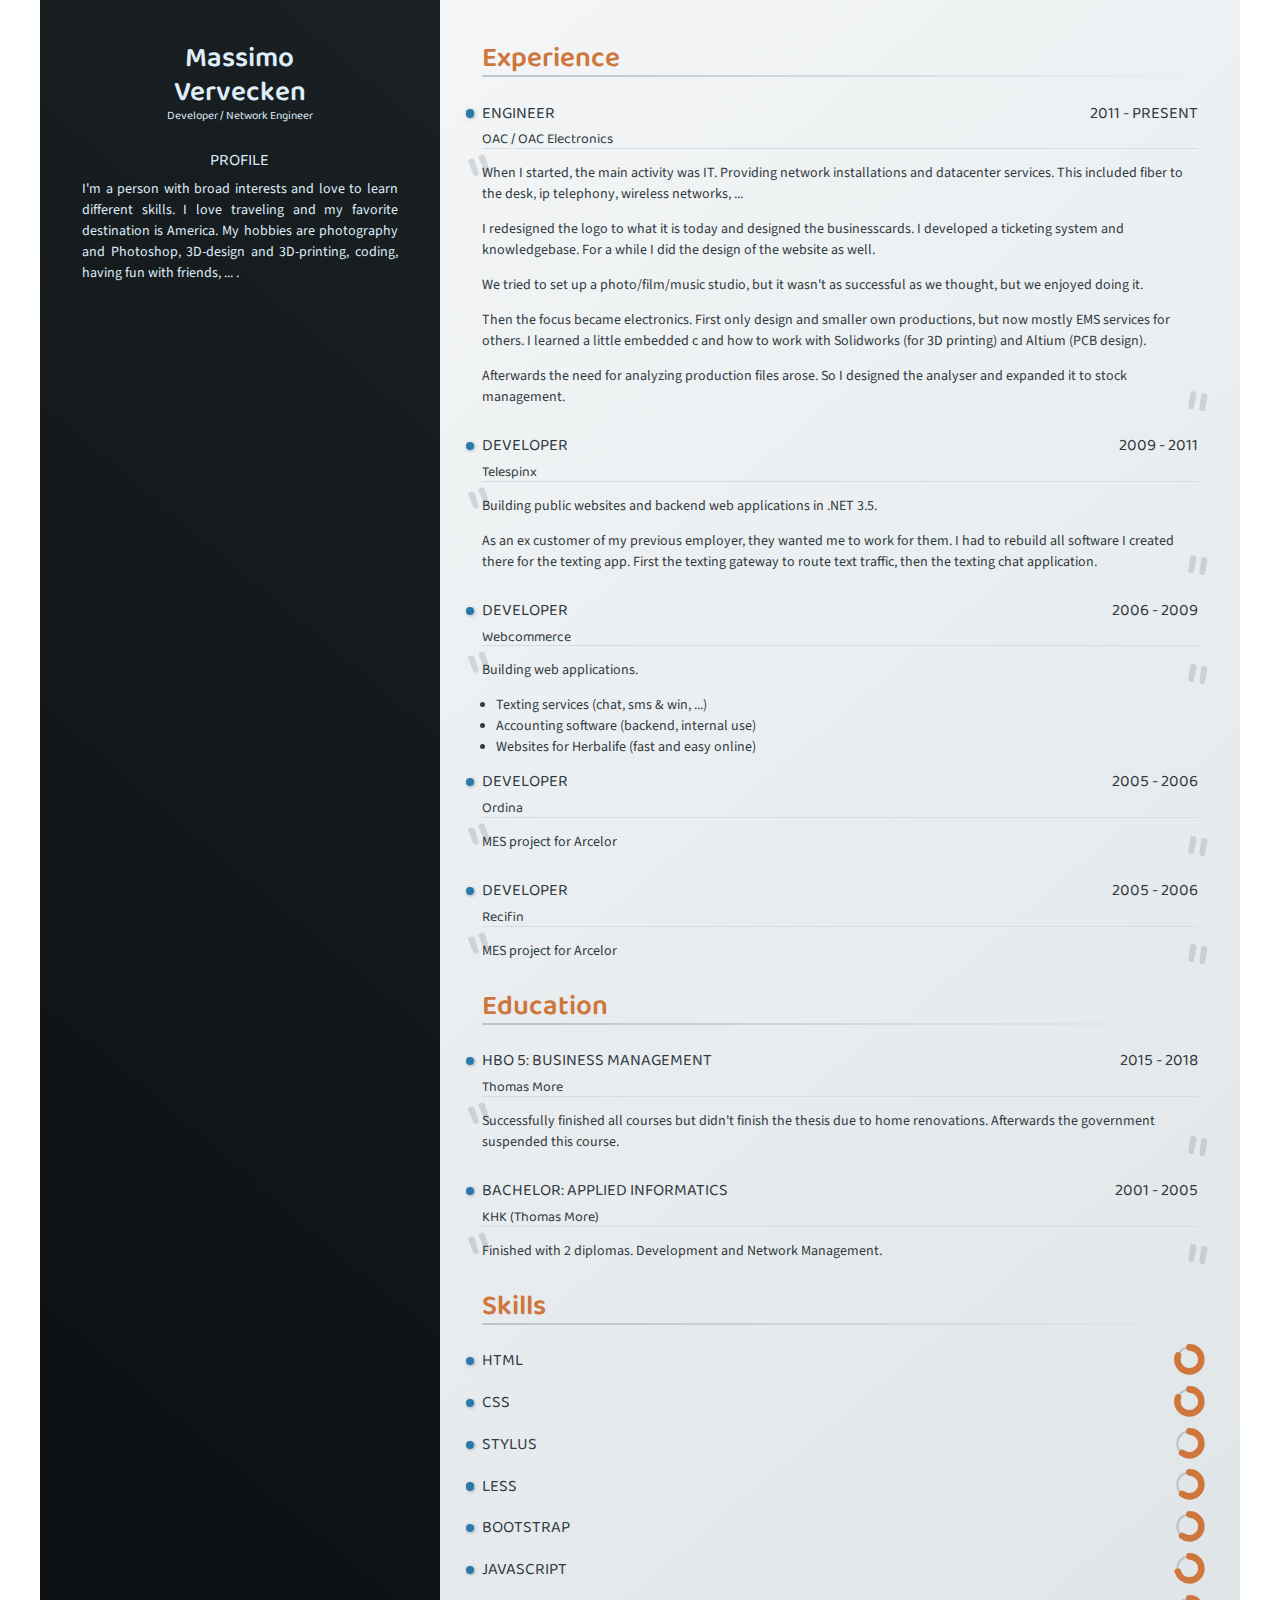
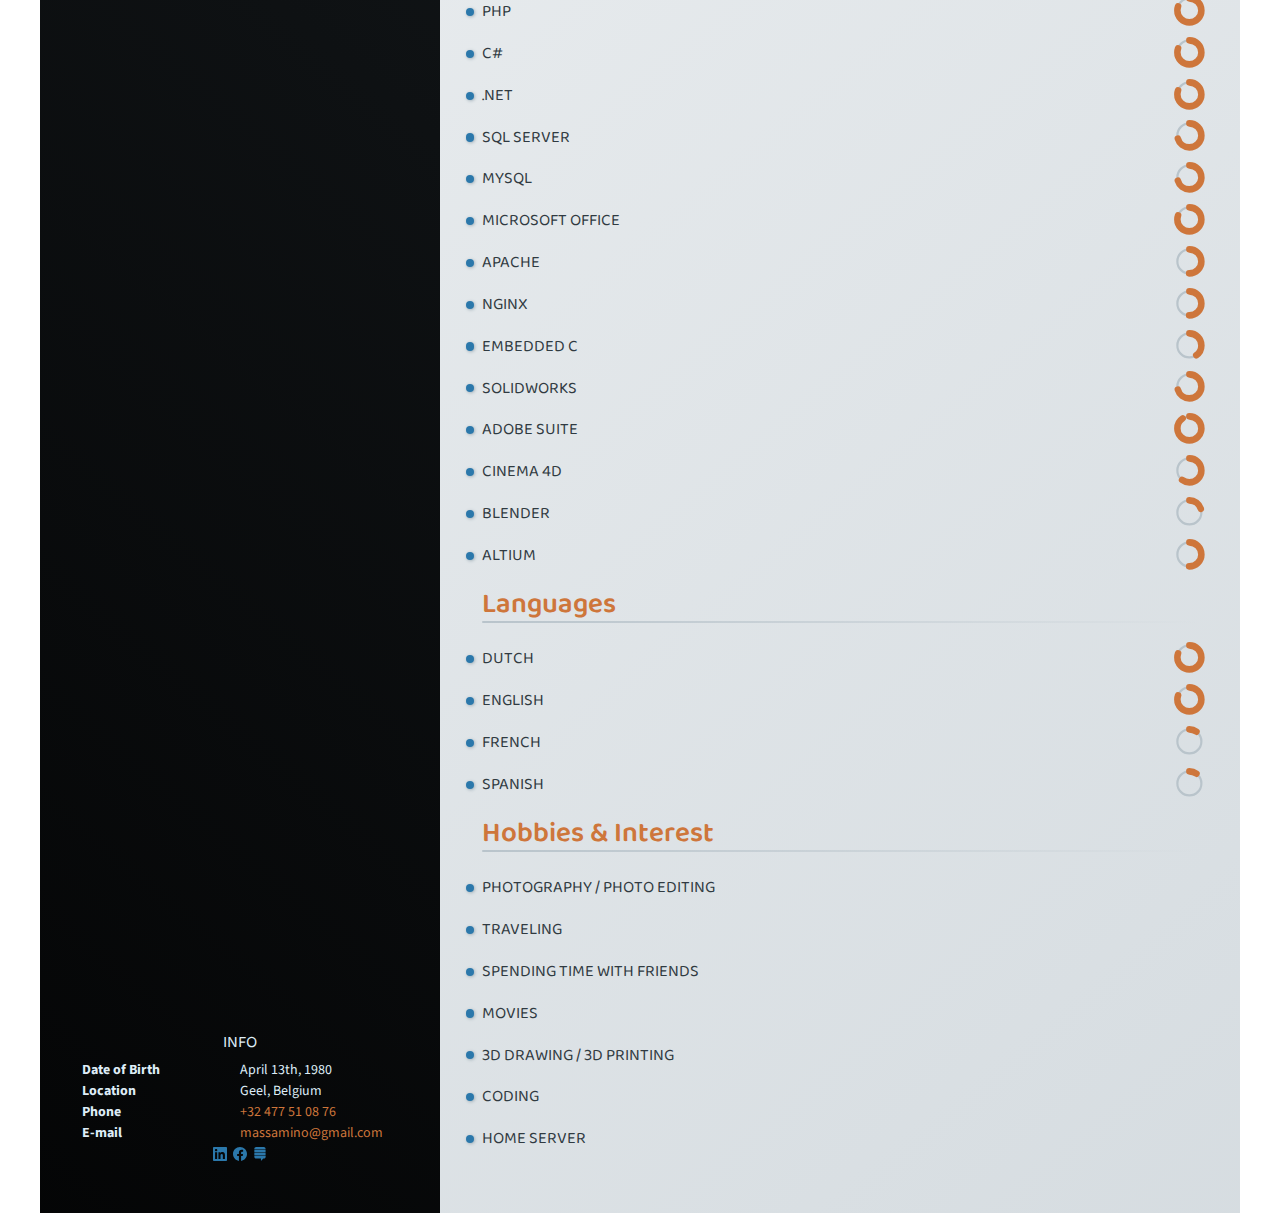
==== cv/index.html @ 90fccea2 "Initial commit" ====
<?php
//include "testpage.php";
?><!DOCTYPE html>
<html lang="en">
	<head>
		<meta charset="utf-8">
		<meta name="viewport" content="width=device-width,minimum-scale=1.0">
		<title>CV</title>
		<meta name="description" content="Curiculum Vitae">
		<meta name="author" content="Massimo Vervecken">
		<link rel="icon" type="image/svg" href="favicon.svg">
		<link rel="stylesheet" href="css/base.css?v=1.0">
		<link rel="preconnect" href="https://fonts.gstatic.com">
		<link href="https://fonts.googleapis.com/css2?family=Baloo+2:wght@400;500;600;700;800&display=swap" rel="stylesheet">
		<link href="https://fonts.googleapis.com/css2?family=Source+Sans+Pro:ital,wght@0,200;0,300;0,400;0,600;0,700;0,900;1,200;1,300;1,400;1,600;1,700;1,900&display=swap" rel="stylesheet">
		<script type="text/javascript" src="js/scripts.js"></script>
	</head>
	<body>
		<div class="page-wrapper cv-split row">
			<div class="col-md-4 cv-profile">
				<div class="cv-photo"></div>
				<h1 class="cv-name">Massimo<br>Vervecken</h1>
				<h5 class="cv-title">Developer / Network Engineer</h5>
				<article class="cv-profile-details">
					<h3><span>Profile</span></h3>
					<p>
						I'm a person with broad interests and love to learn different skills.
						I love traveling and my favorite destination is America.
						My hobbies are photography and Photoshop, 3D-design and 3D-printing, coding, having fun with friends, ... .
					</p>
				</article>
				<aside class="cv-contact">
					<h3><span>Info</span></h3>
					<div class="contact-card">
						<b>Date of Birth</b><span>April 13th, 1980</span>
						<b>Location</b><span>Geel, Belgium</span>
						<b>Phone</b><a href="tel:+32477510876">+32 477 51 08 76</a>
						<b>E-mail</b><a href="mailto:massamino@gmail.com">massamino@gmail.com</a>
						<div class="cv-sm-links" style="grid-column: 1 / -1">
							<a class="cv-icon linkedin" aria-label="LinkedIn link" target="_blank" href="https://be.linkedin.com/in/massamino"><svg role="img" viewBox="0 0 24 24" xmlns="http://www.w3.org/2000/svg"><title>LinkedIn</title><path d="M20.447 20.452h-3.554v-5.569c0-1.328-.027-3.037-1.852-3.037-1.853 0-2.136 1.445-2.136 2.939v5.667H9.351V9h3.414v1.561h.046c.477-.9 1.637-1.85 3.37-1.85 3.601 0 4.267 2.37 4.267 5.455v6.286zM5.337 7.433c-1.144 0-2.063-.926-2.063-2.065 0-1.138.92-2.063 2.063-2.063 1.14 0 2.064.925 2.064 2.063 0 1.139-.925 2.065-2.064 2.065zm1.782 13.019H3.555V9h3.564v11.452zM22.225 0H1.771C.792 0 0 .774 0 1.729v20.542C0 23.227.792 24 1.771 24h20.451C23.2 24 24 23.227 24 22.271V1.729C24 .774 23.2 0 22.222 0h.003z"/></svg></a>
							<a class="cv-icon facebook" aria-label="Facebook link" target="_blank" href="https://www.facebook.com/massimo.vervecken"><svg role="img" viewBox="0 0 24 24" xmlns="http://www.w3.org/2000/svg"><title>Facebook</title><path d="M24 12.073c0-6.627-5.373-12-12-12s-12 5.373-12 12c0 5.99 4.388 10.954 10.125 11.854v-8.385H7.078v-3.47h3.047V9.43c0-3.007 1.792-4.669 4.533-4.669 1.312 0 2.686.235 2.686.235v2.953H15.83c-1.491 0-1.956.925-1.956 1.874v2.25h3.328l-.532 3.47h-2.796v8.385C19.612 23.027 24 18.062 24 12.073z"/></svg></a>
							<a class="cv-icon stackexchange" aria-label="StackExchange link" target="_blank" href="https://stackexchange.com/users/15667903/massamino"><svg role="img" viewBox="0 0 24 24" xmlns="http://www.w3.org/2000/svg"><title>Stack Exchange</title><path d="M21.728 15.577v1.036c0 1.754-1.395 3.177-3.1 3.177h-.904L13.645 24v-4.21H5.371c-1.704 0-3.099-1.423-3.099-3.181v-1.032h19.456zM2.275 10.463h19.323v3.979H2.275v-3.979zm0-5.141h19.323v3.979H2.275V5.322zM18.575 0c1.681 0 3.023 1.42 3.023 3.178v1.034H2.275V3.178C2.275 1.422 3.67 0 5.375 0h13.2z"/></svg></a>
						</div>
					</div>
				</aside>
			</div>
			<div class="col-md-8 cv-details">
				<h1>Experience</h1>	
				<div class="cv-experience">
					<h3 class="title"><span>Engineer</span><span>2011 - Present</span></h3>
					<h4>OAC / OAC Electronics</h4>
					<p>
						When I started, the main activity was IT. Providing network installations and datacenter services. This included fiber to the desk, ip telephony, wireless networks, ...
					</p><p>
						I redesigned the logo to what it is today and designed the businesscards. I developed a ticketing system and knowledgebase. For a while I did the design of the website as well.
					</p><p>
						We tried to set up a photo/film/music studio, but it wasn't as successful as we thought, but we enjoyed doing it.
					</p><p>
						Then the focus became electronics. First only design and smaller own productions, but now mostly EMS services for others. I learned a little embedded c and how to work with Solidworks (for 3D printing) and Altium (PCB design).
					</p><p>
						Afterwards the need for analyzing production files arose. So I designed the analyser and expanded it to stock management.
					</p>
				</div>
				<div class="cv-experience">
					<h3 class="title"><span>Developer</span><span>2009 - 2011</span></h3>
					<h4>Telespinx</h4>
					<p>
						Building public websites and backend web applications in .NET 3.5.
					</p><p>
						As an ex customer of my previous employer, they wanted me to work for them. I had to rebuild all software I created there for the texting app. First the texting gateway to route text traffic, then the texting chat application.
					</p>
				</div>
				<div class="cv-experience">
					<h3 class="title"><span>Developer</span><span>2006 - 2009</span></h3>
					<h4>Webcommerce</h4>
					<p>
						Building web applications.
					</p>
					<ul>
						<li>Texting services (chat, sms & win, ...)</li>
						<li>Accounting software (backend, internal use)</li>
						<li>Websites for Herbalife (fast and easy online)</li>
					</ul>
				</div>
				<div class="cv-experience">
					<h3 class="title"><span>Developer</span><span>2005 - 2006</span></h3>
					<h4>Ordina</h4>
					<p>
						MES project for Arcelor
					</p>
				</div>
				<div class="cv-experience">
					<h3 class="title"><span>Developer</span><span>2005 - 2006</span></h3>
					<h4>Recifin</h4>
					<p>
						MES project for Arcelor
					</p>
				</div>

				<h1>Education</h1>	
				<div class="cv-experience">
					<h3 class="title"><span>HBO 5: Business Management</span><span>2015 - 2018</span></h3>
					<h4>Thomas More</h4>
					<p>
						Successfully finished all courses but didn't finish the thesis due to home renovations. Afterwards the government suspended this course.
					</p>
				</div>
				<div class="cv-experience">
					<h3 class="title"><span>Bachelor: Applied Informatics</span><span>2001 - 2005</span></h3>
					<h4>KHK (Thomas More)</h4>
					<p>
						Finished with 2 diplomas. Development and Network Management.
					</p>
				</div>

				<h1>Skills</h1>
				<div class="cv-skills">
					<div class="cv-experience">
						<h3 class="title"><span>HTML</span><svg class="svg-chart" data-value="4" data-max="5"></svg></h3>
					</div>
					<div class="cv-experience">
						<h3 class="title"><span>CSS</span><svg class="svg-chart" data-value="4" data-max="5"></svg></h3>
					</div>
					<div class="cv-experience">
						<h3 class="title"><span>Stylus</span><svg class="svg-chart" data-value="3" data-max="5"></svg></h3>
					</div>
					<div class="cv-experience">
						<h3 class="title"><span>Less</span><svg class="svg-chart" data-value="3" data-max="5"></svg></h3>
					</div>
					<div class="cv-experience">
						<h3 class="title"><span>Bootstrap</span><svg class="svg-chart" data-value="3" data-max="5"></svg></h3>
					</div>
					<div class="cv-experience">
						<h3 class="title"><span>Javascript</span><svg class="svg-chart" data-value="3.5" data-max="5"></svg></h3>
					</div>
					<div class="cv-experience">
						<h3 class="title"><span>Php</span><svg class="svg-chart" data-value="4" data-max="5"></svg></h3>
					</div>
					<div class="cv-experience">
						<h3 class="title"><span>C#</span><svg class="svg-chart" data-value="4" data-max="5"></svg></h3>
					</div>
					<div class="cv-experience">
						<h3 class="title"><span>.NET</span><svg class="svg-chart" data-value="4" data-max="5"></svg></h3>
					</div>
					<div class="cv-experience">
						<h3 class="title"><span>SQL Server</span><svg class="svg-chart" data-value="3.5" data-max="5"></svg></h3>
					</div>
					<div class="cv-experience">
						<h3 class="title"><span>MySQL</span><svg class="svg-chart" data-value="3.5" data-max="5"></svg></h3>
					</div>
					<div class="cv-experience">
						<h3 class="title"><span>Microsoft Office</span><svg class="svg-chart" data-value="4" data-max="5"></svg></h3>
					</div>
					<div class="cv-experience">
						<h3 class="title"><span>Apache</span><svg class="svg-chart" data-value="2.5" data-max="5"></svg></h3>
					</div>
					<div class="cv-experience">
						<h3 class="title"><span>Nginx</span><svg class="svg-chart" data-value="2.5" data-max="5"></svg></h3>
					</div>
					<div class="cv-experience">
						<h3 class="title"><span>Embedded C</span><svg class="svg-chart" data-value="2" data-max="5"></svg></h3>
					</div>
					<div class="cv-experience">
						<h3 class="title"><span>Solidworks</span><svg class="svg-chart" data-value="3.5" data-max="5"></svg></h3>
					</div>
					<div class="cv-experience">
						<h3 class="title"><span>Adobe Suite</span><svg class="svg-chart" data-value="4.5" data-max="5"></svg></h3>
					</div>
					<div class="cv-experience">
						<h3 class="title"><span>Cinema 4D</span><svg class="svg-chart" data-value="3" data-max="5"></svg></h3>
					</div>
					<div class="cv-experience">
						<h3 class="title"><span>Blender</span><svg class="svg-chart" data-value="1" data-max="5"></svg></h3>
					</div>
					<div class="cv-experience">
						<h3 class="title"><span>Altium</span><svg class="svg-chart" data-value="2.5" data-max="5"></svg></h3>
					</div>
				</div>

				<h1>Languages</h1>
				<div class="cv-skills">
					<div class="cv-experience">
						<h3 class="title"><span>Dutch</span><svg class="svg-chart" data-value="4" data-max="5"></svg></h3>
					</div>
					<div class="cv-experience">
						<h3 class="title"><span>English</span><svg class="svg-chart" data-value="4" data-max="5"></svg></h3>
					</div>
					<div class="cv-experience">
						<h3 class="title"><span>French</span><svg class="svg-chart" data-value="0.5" data-max="5"></svg></h3>
					</div>
					<div class="cv-experience">
						<h3 class="title"><span>Spanish</span><svg class="svg-chart" data-value="0.5" data-max="5"></svg></h3>
					</div>
				</div>

				<h1>Hobbies &amp; Interest</h1>	
				<div class="cv-skills">
					<div class="cv-experience">
						<h3 class="title"><span>Photography / Photo Editing</span></h3>
					</div>
					<div class="cv-experience">
						<h3 class="title"><span>Traveling</span></h3>
					</div>
					<div class="cv-experience">
						<h3 class="title"><span>Spending time with friends</span></h3>
					</div>
					<div class="cv-experience">
						<h3 class="title"><span>Movies</span></h3>
					</div>
					<div class="cv-experience">
						<h3 class="title"><span>3D Drawing / 3D Printing</span></h3>
					</div>
					<div class="cv-experience">
						<h3 class="title"><span>Coding</span></h3>
					</div>
					<div class="cv-experience">
						<h3 class="title"><span>Home Server</span></h3>
					</div>
				</div>
			</div>
		</div>
	</body>
</html>
---- cv/css/base.css ----
:root {
	--default-font: 'Source Sans Pro', -apple-system, BlinkMacSystemFont, 'Segoe UI', Roboto, Oxygen, Ubuntu, Cantarell, 'Open Sans', 'Helvetica Neue', sans-serif;
	--title-font: 'Baloo 2', var(--default-font);

	--col-base-s: 15%;
	--col-base-l: 90%;


	--col-light-l: 86%;
	--col-dark-l: 22%;

	/* Primary base */
	--col-prim-h: 204; /* 206, 210 */
	--col-prim-s: 60%; /* 54% */
	--col-prim-l: 42%; /* 25% */

	--light: 92%;
	--dark: 16%;

	--lighter: 10%;
	--darker: -10%;

	--degree: 15; /* analogous color */

	/* Extra colors */
	--col-warning-h: 50;
	--col-error-h: 0;
	--col-success-h: 130;
	--col-info-h: 190;



	/* Light */
	--col-light: hsl(var(--col-prim-h), var(--col-base-s), var(--col-light-l));
	--col-light-light: hsl(var(--col-prim-h), var(--col-base-s), calc(var(--col-light-l) + var(--lighter) + var(--lighter)));
	--col-light-lighter: hsl(var(--col-prim-h), var(--col-base-s), calc(var(--col-light-l) + var(--lighter)));
	--col-light-darker: hsl(var(--col-prim-h), var(--col-base-s), calc(var(--col-light-l) + var(--darker)));
	--col-light-dark: hsl(var(--col-prim-h), var(--col-base-s), calc(var(--col-light-l) + var(--darker) + var(--darker)));

	/* Dark */
	--col-dark: hsl(var(--col-prim-h), var(--col-base-s), var(--col-dark-l));
	--col-dark-light: hsl(var(--col-prim-h), var(--col-base-s), calc(var(--col-dark-l) + var(--lighter) + var(--lighter)));
	--col-dark-lighter: hsl(var(--col-prim-h), var(--col-base-s), calc(var(--col-dark-l) + var(--lighter)));
	--col-dark-darker: hsl(var(--col-prim-h), var(--col-base-s), calc(var(--col-dark-l) + var(--darker)));
	--col-dark-dark: hsl(var(--col-prim-h), var(--col-base-s), calc(var(--col-dark-l) + var(--darker) + var(--darker)));


	/* Primary */
	--col-primary: hsl(var(--col-prim-h), var(--col-prim-s), var(--col-prim-l));
	--col-primary-light: hsl(var(--col-prim-h), var(--col-prim-s), var(--light));
	--col-primary-lighter: hsl(var(--col-prim-h), var(--col-prim-s), calc(var(--col-prim-l) + var(--lighter)));
	--col-primary-darker: hsl(var(--col-prim-h), var(--col-prim-s), calc(var(--col-prim-l) + var(--darker)));
	--col-primary-dark: hsl(var(--col-prim-h), var(--col-prim-s), var(--dark));

	/* Complementary */
	--col-complementary: hsl(calc(var(--col-prim-h) + 180), var(--col-prim-s), var(--col-prim-l));
	--col-complementary-light: hsl(calc(var(--col-prim-h) + 180), var(--col-prim-s), var(--light));
	--col-complementary-lighter: hsl(calc(var(--col-prim-h) + 180), var(--col-prim-s), calc(var(--col-prim-l) + var(--lighter)));
	--col-complementary-darker: hsl(calc(var(--col-prim-h) + 180), var(--col-prim-s), calc(var(--col-prim-l) + var(--darker)));
	--col-complementary-dark: hsl(calc(var(--col-prim-h) + 180), var(--col-prim-s), var(--dark));

	/* Triada 1 */
	--col-triada1: hsl(calc(var(--col-prim-h) + 120), var(--col-prim-s), var(--col-prim-l));
	--col-triada1-light: hsl(calc(var(--col-prim-h) + 120), var(--col-prim-s), var(--light));
	--col-triada1-lighter: hsl(calc(var(--col-prim-h) + 120), var(--col-prim-s), calc(var(--col-prim-l) + var(--lighter)));
	--col-triada1-darker: hsl(calc(var(--col-prim-h) + 120), var(--col-prim-s), calc(var(--col-prim-l) + var(--darker)));
	--col-triada1-dark: hsl(calc(var(--col-prim-h) + 120), var(--col-prim-s), var(--dark));

	/* Triada 2 */
	--col-triada2: hsl(calc(var(--col-prim-h) + 240), var(--col-prim-s), var(--col-prim-l));
	--col-triada2-light: hsl(calc(var(--col-prim-h) + 240), var(--col-prim-s), var(--light));
	--col-triada2-lighter: hsl(calc(var(--col-prim-h) + 240), var(--col-prim-s), calc(var(--col-prim-l) + var(--lighter)));
	--col-triada2-darker: hsl(calc(var(--col-prim-h) + 240), var(--col-prim-s), calc(var(--col-prim-l) + var(--darker)));
	--col-triada2-dark: hsl(calc(var(--col-prim-h) + 240), var(--col-prim-s), var(--dark));

	/* Analogous 1 */
	--col-analogous1: hsl(calc(var(--col-prim-h) + var(--degree)), var(--col-prim-s), var(--col-prim-l));
	--col-analogous1-light: hsl(calc(var(--col-prim-h) + var(--degree)), var(--col-prim-s), var(--light));
	--col-analogous1-lighter: hsl(calc(var(--col-prim-h) + var(--degree)), var(--col-prim-s), calc(var(--col-prim-l) + var(--lighter)));
	--col-analogous1-darker: hsl(calc(var(--col-prim-h) + var(--degree)), var(--col-prim-s), calc(var(--col-prim-l) + var(--darker)));
	--col-analogous1-dark: hsl(calc(var(--col-prim-h) + var(--degree)), var(--col-prim-s), var(--dark));

	/* Analogous 2 */
	--col-analogous2: hsl(calc(var(--col-prim-h) - var(--degree)), var(--col-prim-s), var(--col-prim-l));
	--col-analogous2-light: hsl(calc(var(--col-prim-h) - var(--degree)), var(--col-prim-s), var(--light));
	--col-analogous2-lighter: hsl(calc(var(--col-prim-h) - var(--degree)), var(--col-prim-s), calc(var(--col-prim-l) + var(--lighter)));
	--col-analogous2-darker: hsl(calc(var(--col-prim-h) - var(--degree)), var(--col-prim-s), calc(var(--col-prim-l) + var(--darker)));
	--col-analogous2-dark: hsl(calc(var(--col-prim-h) - var(--degree)), var(--col-prim-s), var(--dark));

	/* Warning */
	--col-warning: hsl(var(--col-warning-h), var(--col-prim-s), var(--col-prim-l));
	--col-warning-light: hsl(var(--col-warning-h), var(--col-prim-s), var(--light));
	--col-warning-lighter: hsl(var(--col-warning-h), var(--col-prim-s), calc(var(--col-prim-l) + var(--lighter)));
	--col-warning-darker: hsl(var(--col-warning-h), var(--col-prim-s), calc(var(--col-prim-l) + var(--darker)));
	--col-warning-dark: hsl(var(--col-warning-h), var(--col-prim-s), var(--dark));

	/* Error */
	--col-error: hsl(var(--col-error-h), var(--col-prim-s), var(--col-prim-l));
	--col-error-light: hsl(var(--col-error-h), var(--col-prim-s), var(--light));
	--col-error-lighter: hsl(var(--col-error-h), var(--col-prim-s), calc(var(--col-prim-l) + var(--lighter)));
	--col-error-darker: hsl(var(--col-error-h), var(--col-prim-s), calc(var(--col-prim-l) + var(--darker)));
	--col-error-dark: hsl(var(--col-error-h), var(--col-prim-s), var(--dark));

	/* Success */
	--col-success: hsl(var(--col-success-h), var(--col-prim-s), var(--col-prim-l));
	--col-success-light: hsl(var(--col-success-h), var(--col-prim-s), var(--light));
	--col-success-lighter: hsl(var(--col-success-h), var(--col-prim-s), calc(var(--col-prim-l) + var(--lighter)));
	--col-success-darker: hsl(var(--col-success-h), var(--col-prim-s), calc(var(--col-prim-l) + var(--darker)));
	--col-success-dark: hsl(var(--col-success-h), var(--col-prim-s), var(--dark));

	/* Info */
	--col-info: hsl(var(--col-info-h), var(--col-prim-s), var(--col-prim-l));
	--col-info-light: hsl(var(--col-info-h), var(--col-prim-s), var(--light));
	--col-info-lighter: hsl(var(--col-info-h), var(--col-prim-s), calc(var(--col-prim-l) + var(--lighter)));
	--col-info-darker: hsl(var(--col-info-h), var(--col-prim-s), calc(var(--col-prim-l) + var(--darker)));
	--col-info-dark: hsl(var(--col-info-h), var(--col-prim-s), var(--dark));





	--col-base: hsl(var(--col-prim-h), var(--col-base-s), var(--col-base-l));






	--col-bg: hsl(var(--col-prim-h), calc(var(--col-prim-s) - 10%), 97%);
	--col-fg: hsl(var(--col-prim-h), calc(var(--col-prim-s) - 10%), 20%);

	--col-primary-bg: var(--col-primary);
	--col-primary-fg: hsl(var(--col-prim-h), calc(var(--col-prim-s) - 10%), 95%);




	--col-button-bg: var(--col-base);
	--col-button-fg: hsl(var(--col-prim-h), var(--col-base-s), 25%);

	--col-button-bg-lighter: hsl(var(--col-prim-h), var(--col-base-s), calc(80% + (var(--lighter) / 2)));
	--col-button-bg-darker: hsl(var(--col-prim-h), var(--col-base-s), calc(80% + (var(--darker))));
	--col-button-split: rgba(0,0,0,0.12);


	--radius: 0.5em;

	--padding-button: 0.2em 0.7em;
	--padding-button-small: 0.15em 0.8em;
	--padding-button-large: 0.4em 0.8em;
	--spacing-button: 0.4em;

	--button-active-shadow: inset 0 0 0.4em 0.05em;
}
* {
  box-sizing: border-box;
  margin: 0;
  padding: 0;
}
html,
body,
select,
textarea,
input,
button {
  font-family: var(--default-font);
  font-size: 16px;
  font-size: clamp(14px, calc(0.7rem + 0.28vw), 18px);
  line-height: 1.5;
}
body {
  display: flex;
  flex-direction: column;
  min-height: 100%;
  min-height: 100vh;
/*background-color: var(--col-light-lighter);*/
  color: var(--col-dark-darker);
}
h1,
h2,
h3,
h4,
h5,
h6 {
  font-family: var(--title-font);
  line-height: 1.2;
}
h1,
h2 {
  font-weight: 600;
}
h3,
h4 {
  font-weight: 400;
}
h5,
h6 {
  font-weight: 200;
}
.light {
  background-color: var(--col-light);
  color: var(--col-dark-darker);
}
.light-lighter {
  background-color: var(--col-light-lighter);
  color: var(--col-dark-darker);
}
.light-darker {
  background-color: var(--col-light-darker);
  color: var(--col-dark-darker);
}
.light-light {
  background-color: var(--col-light-light);
  color: var(--col-dark-darker);
}
.light-dark {
  background-color: var(--col-light-dark);
  color: var(--col-dark-darker);
}
.dark {
  background-color: var(--col-dark);
  color: var(--col-light-lighter);
}
.dark-lighter {
  background-color: var(--col-dark-lighter);
  color: var(--col-light-lighter);
}
.dark-darker {
  background-color: var(--col-dark-darker);
  color: var(--col-light-lighter);
}
.dark-light {
  background-color: var(--col-dark-light);
  color: var(--col-light-lighter);
}
.dark-dark {
  background-color: var(--col-dark-dark);
  color: var(--col-light-lighter);
}
.primary {
  background-color: var(--col-primary);
  color: var(--col-primary-light);
}
.primary-lighter {
  background-color: var(--col-primary-lighter);
  color: var(--col-primary-light);
}
.primary-darker {
  background-color: var(--col-primary-darker);
  color: var(--col-primary-light);
}
.primary-light {
  background-color: var(--col-primary-light);
  color: var(--col-primary-dark);
}
.primary-dark {
  background-color: var(--col-primary-dark);
  color: var(--col-primary-light);
}
.complementary {
  background-color: var(--col-complementary);
  color: var(--col-complementary-light);
}
.complementary-lighter {
  background-color: var(--col-complementary-lighter);
  color: var(--col-complementary-light);
}
.complementary-darker {
  background-color: var(--col-complementary-darker);
  color: var(--col-complementary-light);
}
.complementary-light {
  background-color: var(--col-complementary-light);
  color: var(--col-complementary-dark);
}
.complementary-dark {
  background-color: var(--col-complementary-dark);
  color: var(--col-complementary-light);
}
.triada1 {
  background-color: var(--col-triada1);
  color: var(--col-triada1-light);
}
.triada1-lighter {
  background-color: var(--col-triada1-lighter);
  color: var(--col-triada1-light);
}
.triada1-darker {
  background-color: var(--col-triada1-darker);
  color: var(--col-triada1-light);
}
.triada1-light {
  background-color: var(--col-triada1-light);
  color: var(--col-triada1-dark);
}
.triada1-dark {
  background-color: var(--col-triada1-dark);
  color: var(--col-triada1-light);
}
.triada2 {
  background-color: var(--col-triada2);
  color: var(--col-triada2-light);
}
.triada2-lighter {
  background-color: var(--col-triada2-lighter);
  color: var(--col-triada2-light);
}
.triada2-darker {
  background-color: var(--col-triada2-darker);
  color: var(--col-triada2-light);
}
.triada2-light {
  background-color: var(--col-triada2-light);
  color: var(--col-triada2-dark);
}
.triada2-dark {
  background-color: var(--col-triada2-dark);
  color: var(--col-triada2-light);
}
.analogous1 {
  background-color: var(--col-analogous1);
  color: var(--col-analogous1-light);
}
.analogous1-lighter {
  background-color: var(--col-analogous1-lighter);
  color: var(--col-analogous1-light);
}
.analogous1-darker {
  background-color: var(--col-analogous1-darker);
  color: var(--col-analogous1-light);
}
.analogous1-light {
  background-color: var(--col-analogous1-light);
  color: var(--col-analogous1-dark);
}
.analogous1-dark {
  background-color: var(--col-analogous1-dark);
  color: var(--col-analogous1-light);
}
.analogous2 {
  background-color: var(--col-analogous2);
  color: var(--col-analogous2-light);
}
.analogous2-lighter {
  background-color: var(--col-analogous2-lighter);
  color: var(--col-analogous2-light);
}
.analogous2-darker {
  background-color: var(--col-analogous2-darker);
  color: var(--col-analogous2-light);
}
.analogous2-light {
  background-color: var(--col-analogous2-light);
  color: var(--col-analogous2-dark);
}
.analogous2-dark {
  background-color: var(--col-analogous2-dark);
  color: var(--col-analogous2-light);
}
.warning {
  background-color: var(--col-warning);
  color: var(--col-warning-light);
}
.warning-lighter {
  background-color: var(--col-warning-lighter);
  color: var(--col-warning-light);
}
.warning-darker {
  background-color: var(--col-warning-darker);
  color: var(--col-warning-light);
}
.warning-light {
  background-color: var(--col-warning-light);
  color: var(--col-warning-dark);
}
.warning-dark {
  background-color: var(--col-warning-dark);
  color: var(--col-warning-light);
}
.error {
  background-color: var(--col-error);
  color: var(--col-error-light);
}
.error-lighter {
  background-color: var(--col-error-lighter);
  color: var(--col-error-light);
}
.error-darker {
  background-color: var(--col-error-darker);
  color: var(--col-error-light);
}
.error-light {
  background-color: var(--col-error-light);
  color: var(--col-error-dark);
}
.error-dark {
  background-color: var(--col-error-dark);
  color: var(--col-error-light);
}
.success {
  background-color: var(--col-success);
  color: var(--col-success-light);
}
.success-lighter {
  background-color: var(--col-success-lighter);
  color: var(--col-success-light);
}
.success-darker {
  background-color: var(--col-success-darker);
  color: var(--col-success-light);
}
.success-light {
  background-color: var(--col-success-light);
  color: var(--col-success-dark);
}
.success-dark {
  background-color: var(--col-success-dark);
  color: var(--col-success-light);
}
.info {
  background-color: var(--col-info);
  color: var(--col-info-light);
}
.info-lighter {
  background-color: var(--col-info-lighter);
  color: var(--col-info-light);
}
.info-darker {
  background-color: var(--col-info-darker);
  color: var(--col-info-light);
}
.info-light {
  background-color: var(--col-info-light);
  color: var(--col-info-dark);
}
.info-dark {
  background-color: var(--col-info-dark);
  color: var(--col-info-light);
}
a {
  color: var(--col-primary);
  text-decoration: none;
}
input,
textarea,
select {
  background-color: var(--col-light-light);
  border: 2px solid var(--col-light);
  color: var(--col-dark);
  border-radius: var(--radius);
  padding: var(--padding-button);
}
input:focus,
textarea:focus,
select:focus {
  outline: 0;
  border-color: var(--col-primary);
}
label {
  display: inline-block;
  padding: 0.375rem 0;
}
.form-control {
  display: block;
  width: 100%;
  padding: 0.375rem 0.75rem;
  font-size: 1rem;
}
.row {
  display: flex;
  flex-wrap: wrap;
}
.page-wrapper {
  max-width: 1200px;
/*width: 100vw;*/
  width: 100%;
  margin: 0 auto;
}
.cv-split {
  min-height: 100vh;
}
.cv-profile {
  background: linear-gradient(40deg, var(--col-dark-dark), var(--col-dark-darker));
  background-color: var(--col-dark-darker);
  color: var(--col-primary-light);
  padding: 3em;
  display: flex;
  flex-direction: column;
  align-items: center;
}
.cv-profile h1,
.cv-profile h2,
.cv-profile h3,
.cv-profile h4,
.cv-profile h5,
.cv-profile h6 {
  text-align: center;
}
.cv-profile a {
  color: var(--col-complementary-lighter);
}
.cv-profile h3 {
  text-transform: uppercase;
  padding: 0 0 0.5em 0;
/*& > span {
			position: relative;
			z-index: 1;

			&::before {
				content: "";
				position: absolute;
				left: -.5em;;
				top: -.2em;
				width: 1.5em;
				height: 1.5em;
				border-radius: 1em;
				background-color: var(--col-dark);
				z-index: -1;
				box-shadow: .2em .2em .5em var(--col-dark-dark);
			}
		}*/
}
.cv-details {
  padding: 3em;
  background: linear-gradient(-40deg, var(--col-light), var(--col-light-lighter));
  background-color: var(--col-light-lighter);
  color: var(--col-dark);
}
.cv-details h1 {
  margin-bottom: 1em;
  position: relative;
  z-index: 1;
  color: var(--col-complementary-lighter);
}
.cv-details h1::before {
  content: "";
  position: absolute;
  bottom: -0.05em;
  width: 100%;
  height: 2px;
  border-radius: 1em;
  background: linear-gradient(-40deg, transparent, var(--col-light-darker));
  z-index: -1;
}
.cv-details h3 {
  text-transform: uppercase;
  margin: 0 0 0.5em 0;
  position: relative;
  z-index: 1;
  display: flex;
  justify-content: space-between;
}
.cv-details h3::before {
  content: "";
  position: absolute;
  left: -1em;
  top: calc(50% - 0.25em);
  width: 0.5em;
  height: 0.5em;
  border-radius: 1em;
  background-color: var(--col-primary);
  z-index: -1;
  box-shadow: 0.05em 0.05em 0.2em var(--col-light-dark);
}
.cv-details p {
  margin-bottom: 1em;
  position: relative;
}
.cv-details p:first-of-type::before {
  display: block;
  position: absolute;
  content: '"';
  font-size: 6em;
  transform: rotate(-20deg);
  opacity: 0.15;
  top: -0.5em;
  left: -0.1em;
  font-family: var(--title-font);
}
.cv-details p:last-of-type::after {
  display: block;
  position: absolute;
  content: '"';
  font-size: 6em;
  transform: rotate(10deg);
  opacity: 0.15;
  bottom: -0.9em;
  right: -0.1em;
  font-family: var(--title-font);
}
.cv-profile-details {
  padding-top: 2em;
  flex: 1 1 auto;
}
.cv-profile-details p {
  text-align: justify;
}
.cv-contact {
  padding-top: 2em;
  width: 100%;
}
.cv-contact .contact-card {
  display: grid;
  grid-template-columns: repeat(1, 1fr);
}
.cv-experience {
  padding-bottom: 1em;
}
.cv-experience ul {
  padding-left: 1em;
}
.cv-experience h4 {
  margin-bottom: 1em;
  border-bottom: 1px solid var(--col-light);
}
.cv-experience svg {
  height: 2em;
  width: 2em;
  margin: calc((2em - 1em) / -2);
  display: inline-block;
  fill: none;
  stroke-linecap: round;
  cursor: default;
}
.cv-experience svg g.meter {
  transition: transform 0.5s ease;
}
.cv-experience svg circle.base {
  stroke: var(--col-light-darker);
  stroke-width: 2;
  transition: stroke-width 0.5s ease;
}
.cv-experience svg circle.value {
  stroke: var(--col-complementary-lighter);
  stroke-width: 6;
  transition: stroke-width 0.5s ease;
}
.cv-experience svg circle.basebg {
  fill: var(--col-light-darker);
}
.cv-experience svg text.base {
  transform: scale(0.5);
  fill: transparent;
  text-anchor: middle;
  dominant-baseline: middle;
  font-size: 16px;
  transition: fill 0.4s ease, transform 0.7s ease;
}
.cv-experience svg text.basesmall {
  font-size: 40%;
}
.cv-experience:hover svg g.meter {
  transform: scale(1.2);
}
.cv-experience:hover svg text.base {
  fill: var(--col-dark);
  transform: scale(1);
  transition: fill 0.4s 0.1s ease, transform 0.5s ease;
}
.cv-experience:hover svg circle.base {
  stroke-width: 0.5;
}
.cv-experience:hover svg circle.value {
  stroke-width: 1;
}
.cv-sm-links {
  grid-column: 1/-1;
  display: flex;
  justify-content: center;
}
.cv-sm-links a {
  color: var(--col-primary);
}
.cv-sm-links a:hover,
.cv-sm-links a:active {
  color: var(--col-primary-lighter);
}
.cv-icon {
  display: block;
  padding: 0.2em;
}
.cv-icon svg {
  width: 1em;
  height: 1em;
  fill: currentColor;
}
@media (min-width: 0) {
  .cv-contact .contact-card {
    grid-template-columns: repeat(2, 1fr);
  }
}
@media (min-width: 640px) {
  .cv-contact .contact-card {
    grid-template-columns: repeat(1, 1fr);
  }
}
@media (min-width: 1200px) {
  .cv-contact .contact-card {
    grid-template-columns: repeat(2, 1fr);
  }
}
button,
.button {
  text-decoration: none;
  display: inline-flex;
  align-items: center;
  justify-content: center;
  border: 0;
  border-radius: var(--radius);
  padding: var(--padding-button);
  background-color: var(--col-light);
  color: var(--col-dark-darker);
}
button:enabled:hover,
.button:enabled:hover,
button:enabled:active,
.button:enabled:active {
  background-color: var(--col-light-darker);
}
button:enabled:focus,
.button:enabled:focus,
button:enabled.focus,
.button:enabled.focus {
  outline: 0;
  box-shadow: var(--button-active-shadow) var(--col-light-light);
}
button:disabled,
.button:disabled {
  opacity: 0.6;
}
button svg,
.button svg {
  display: block;
  fill: currentColor;
}
button svg:first-child,
.button svg:first-child {
  margin: 0 0.8em 0 0;
}
button svg:last-child,
.button svg:last-child {
  margin: 0 0 0 0.8em;
}
button svg:only-child,
.button svg:only-child {
  margin: 0 !important;
}
button.light:enabled:hover,
.button.light:enabled:hover,
button.light:enabled:active,
.button.light:enabled:active {
  background-color: var(--col-light-darker);
}
button.light:enabled:focus,
.button.light:enabled:focus,
button.light:enabled.focus,
.button.light:enabled.focus {
  box-shadow: var(--button-active-shadow) var(--col-light-light);
}
button.dark:enabled:hover,
.button.dark:enabled:hover,
button.dark:enabled:active,
.button.dark:enabled:active {
  background-color: var(--col-dark-darker);
}
button.dark:enabled:focus,
.button.dark:enabled:focus,
button.dark:enabled.focus,
.button.dark:enabled.focus {
  box-shadow: var(--button-active-shadow) var(--col-dark-light);
}
button.primary:enabled:hover,
.button.primary:enabled:hover,
button.primary:enabled:active,
.button.primary:enabled:active {
  background-color: var(--col-primary-darker);
}
button.primary:enabled:focus,
.button.primary:enabled:focus,
button.primary:enabled.focus,
.button.primary:enabled.focus {
  box-shadow: var(--button-active-shadow) var(--col-primary-light);
}
button.complementary:enabled:hover,
.button.complementary:enabled:hover,
button.complementary:enabled:active,
.button.complementary:enabled:active {
  background-color: var(--col-complementary-darker);
}
button.complementary:enabled:focus,
.button.complementary:enabled:focus,
button.complementary:enabled.focus,
.button.complementary:enabled.focus {
  box-shadow: var(--button-active-shadow) var(--col-complementary-light);
}
button.triada1:enabled:hover,
.button.triada1:enabled:hover,
button.triada1:enabled:active,
.button.triada1:enabled:active {
  background-color: var(--col-triada1-darker);
}
button.triada1:enabled:focus,
.button.triada1:enabled:focus,
button.triada1:enabled.focus,
.button.triada1:enabled.focus {
  box-shadow: var(--button-active-shadow) var(--col-triada1-light);
}
button.triada2:enabled:hover,
.button.triada2:enabled:hover,
button.triada2:enabled:active,
.button.triada2:enabled:active {
  background-color: var(--col-triada2-darker);
}
button.triada2:enabled:focus,
.button.triada2:enabled:focus,
button.triada2:enabled.focus,
.button.triada2:enabled.focus {
  box-shadow: var(--button-active-shadow) var(--col-triada2-light);
}
button.analogous1:enabled:hover,
.button.analogous1:enabled:hover,
button.analogous1:enabled:active,
.button.analogous1:enabled:active {
  background-color: var(--col-analogous1-darker);
}
button.analogous1:enabled:focus,
.button.analogous1:enabled:focus,
button.analogous1:enabled.focus,
.button.analogous1:enabled.focus {
  box-shadow: var(--button-active-shadow) var(--col-analogous1-light);
}
button.analogous2:enabled:hover,
.button.analogous2:enabled:hover,
button.analogous2:enabled:active,
.button.analogous2:enabled:active {
  background-color: var(--col-analogous2-darker);
}
button.analogous2:enabled:focus,
.button.analogous2:enabled:focus,
button.analogous2:enabled.focus,
.button.analogous2:enabled.focus {
  box-shadow: var(--button-active-shadow) var(--col-analogous2-light);
}
button.warning:enabled:hover,
.button.warning:enabled:hover,
button.warning:enabled:active,
.button.warning:enabled:active {
  background-color: var(--col-warning-darker);
}
button.warning:enabled:focus,
.button.warning:enabled:focus,
button.warning:enabled.focus,
.button.warning:enabled.focus {
  box-shadow: var(--button-active-shadow) var(--col-warning-light);
}
button.error:enabled:hover,
.button.error:enabled:hover,
button.error:enabled:active,
.button.error:enabled:active {
  background-color: var(--col-error-darker);
}
button.error:enabled:focus,
.button.error:enabled:focus,
button.error:enabled.focus,
.button.error:enabled.focus {
  box-shadow: var(--button-active-shadow) var(--col-error-light);
}
button.success:enabled:hover,
.button.success:enabled:hover,
button.success:enabled:active,
.button.success:enabled:active {
  background-color: var(--col-success-darker);
}
button.success:enabled:focus,
.button.success:enabled:focus,
button.success:enabled.focus,
.button.success:enabled.focus {
  box-shadow: var(--button-active-shadow) var(--col-success-light);
}
button.info:enabled:hover,
.button.info:enabled:hover,
button.info:enabled:active,
.button.info:enabled:active {
  background-color: var(--col-info-darker);
}
button.info:enabled:focus,
.button.info:enabled:focus,
button.info:enabled.focus,
.button.info:enabled.focus {
  box-shadow: var(--button-active-shadow) var(--col-info-light);
}
.button-wrapper {
  display: flex;
  flex-wrap: wrap;
  gap: var(--spacing-button);
  padding: var(--spacing-button);
}
.button-wrapper button,
.button-wrapper .button {
  white-space: nowrap;
  flex: 0 1 auto;
}
.button-wrapper .button-group {
  display: flex;
  flex: 0 1 auto;
  flex-wrap: wrap;
  border-radius: var(--radius);
  overflow: hidden;
  gap: 1px;
}
.button-wrapper .button-group.border {
  border: 1px solid var(--col-light-lighter);
}
.button-wrapper .button-group button,
.button-wrapper .button-group .button {
  border-radius: 0;
  flex: 1 1 auto;
}
button.small,
.button.small,
.button-wrapper.small button,
.button-wrapper.small .button {
  padding: var(--padding-button-small);
  font-size: 0.95rem;
}
button.small svg,
.button.small svg,
.button-wrapper.small button svg,
.button-wrapper.small .button svg {
  width: 1em !important;
  height: 1em !important;
}
button.small svg:first-child,
.button.small svg:first-child,
.button-wrapper.small button svg:first-child,
.button-wrapper.small .button svg:first-child {
  margin: 0 0.5em 0 0;
}
button.small svg:last-child,
.button.small svg:last-child,
.button-wrapper.small button svg:last-child,
.button-wrapper.small .button svg:last-child {
  margin: 0 0 0 0.5em;
}
button.large,
.button.large,
.button-wrapper.large button,
.button-wrapper.large .button {
  padding: var(--padding-button-large);
  font-size: 1.15rem;
}
button.large svg:first-child,
.button.large svg:first-child,
.button-wrapper.large button svg:first-child,
.button-wrapper.large .button svg:first-child {
  margin: 0 1.2em 0 0;
}
button.large svg:last-child,
.button.large svg:last-child,
.button-wrapper.large button svg:last-child,
.button-wrapper.large .button svg:last-child {
  margin: 0 0 0 1.2em;
}
@media screen and (prefers-color-scheme: dark) {

	:root {
		--col-prim-s: 50%;
		--col-prim-l: 38%;
		
		--col-light-l: 18%;
		--col-dark-l: 75%;

	}
  body {
    background-color: var(--col-primary-dark);
    color: var(--col-dark-lighter);
  }
  .cv-profile {
    background: linear-gradient(40deg, var(--col-light-darker), var(--col-light-dark));
    background-color: var(--col-light-dark);
    color: var(--col-dark);
  }
  .cv-details {
    background: linear-gradient(-40deg, var(--col-light-darker), var(--col-light-darker));
    background-color: var(--col-light-darker);
    color: var(--col-dark);
  }
  .cv-details h1 {
    color: var(--col-complementary);
  }
  .cv-details h1::before {
    background: linear-gradient(-40deg, transparent, var(--col-light));
  }
  .cv-experience svg circle.base {
    stroke: var(--col-light-lighter);
  }
  .cv-experience svg circle.value {
    stroke: var(--col-complementary);
  }
}
@media print {
  html {
    font-size: 12pt;
  }
  body,
  .cv-profile,
  .cv-details {
    background: #fff;
    color: #000;
  }
  .page-wrapper {
    max-width: 100%;
  }
  .cv-profile {
    padding: 0;
    padding-bottom: 1em;
    display: grid;
    grid-template-columns: 2fr 3fr;
    grid-template-areas: 'photo profile' 'name profile' 'title profile' 'info info';
    align-items: start;
    justify-content: start;
  }
  .cv-profile .cv-photo {
    grid-area: photo;
  }
  .cv-profile .cv-name {
    grid-area: name;
    line-height: 1;
  }
  .cv-profile .cv-title {
    grid-area: title;
  }
  .cv-profile .cv-contact {
    grid-area: info;
    padding-top: 1em;
  }
  .cv-profile .cv-contact .contact-card {
    padding: 0 0.5em 0 0.5em;
  }
  .cv-profile .cv-profile-details {
    grid-area: profile;
    padding: 0 0.5em 0 0;
  }
  .cv-profile a {
    color: #000;
  }
  .cv-profile h3 {
    display: none;
  }
  .cv-profile .contact-card {
    grid-template-columns: repeat(4, 1fr);
    padding: 0.2em 0;
    border-top: 1px solid var(--col-light-darker);
    border-bottom: 1px solid var(--col-light-darker);
  }
  .cv-profile .contact-card .cv-sm-links {
    display: none;
  }
  .cv-details {
    padding: 0;
  }
  .cv-details h1 {
    page-break-after: avoid;
    margin-bottom: 0.5em;
    border-bottom: 2pt solid var(--col-complementary-lighter);
  }
  .cv-details h1::before {
    background: none;
  }
  .cv-details h3 {
    page-break-after: avoid;
  }
  .cv-details h3::before {
/*box-shadow: none;
				top: calc(50% - 0.125em);
				left: -1.5em;
				width: .7em;
				height: .25em;*/
    box-shadow: none;
    top: calc(50% - 2pt);
    left: -1.2em;
    width: 0.7em;
    height: 0;
    background: none;
    border-bottom: 4pt solid var(--col-complementary-lighter);
  }
  .cv-details h3 span:last-child {
    padding-right: 0.5em;
  }
  .cv-details h4 {
    border-color: var(--col-light-darker);
    font-style: italic;
  }
  .cv-details p {
    margin-bottom: 0.5em;
  }
  .cv-details p::before,
  .cv-details p::after {
    display: none !important;
  }
  .cv-details .cv-experience {
    page-break-inside: avoid;
    padding-left: 2em;
  }
  .cv-details .cv-experience svg {
    height: 1.5em;
    width: 1.5em;
    margin: calc((1.5em - 1em) / -2);
  }
  .cv-details .cv-experience svg circle.base {
    stroke: var(--col-light);
  }
  .cv-details .cv-experience svg circle.value {
    stroke: var(--col-analogous1);
  }
  .cv-details .cv-skills {
    page-break-inside: avoid;
    display: grid;
    grid-template-columns: repeat(4, 1fr);
    column-gap: 2em;
/*padding-bottom: 1em;
			padding-left: 0.5em;*/
    padding: 0 0.5em 1em 0.5em;
  }
  .cv-details .cv-skills h3 {
    text-transform: none;
  }
  .cv-details .cv-skills h3::before {
/*top: calc(50% - 0.125em);
					left: -0.5em;
					width: .25em;
					height: .25em;*/
    left: -0.5em;
    width: 0.3em;
  }
  .cv-details .cv-skills .cv-experience {
    padding-left: 0.75em;
    padding-bottom: 0;
  }
}
.col,
[class^=col-] {
  position: relative;
  width: 100%;
}
@media screen and (min-width: 0) {
  .col-sm-1 {
    width: 8.3333%;
  }
  .col-sm-2 {
    width: 16.6667%;
  }
  .col-sm-3 {
    width: 25%;
  }
  .col-sm-4 {
    width: 33.3333%;
  }
  .col-sm-5 {
    width: 41.6667%;
  }
  .col-sm-6 {
    width: 50%;
  }
  .col-sm-7 {
    width: 58.3333%;
  }
  .col-sm-8 {
    width: 66.6667%;
  }
  .col-sm-9 {
    width: 75%;
  }
  .col-sm-10 {
    width: 83.3333%;
  }
  .col-sm-11 {
    width: 91.6667%;
  }
  .col-sm-12 {
    width: 100%;
  }
  .col-sm-auto {
    flex: 0 0 auto;
    width: auto;
    max-width: none;
  }
}
@media screen and (min-width: 640px) {
  .col-md-1 {
    width: 8.3333%;
  }
  .col-md-2 {
    width: 16.6667%;
  }
  .col-md-3 {
    width: 25%;
  }
  .col-md-4 {
    width: 33.3333%;
  }
  .col-md-5 {
    width: 41.6667%;
  }
  .col-md-6 {
    width: 50%;
  }
  .col-md-7 {
    width: 58.3333%;
  }
  .col-md-8 {
    width: 66.6667%;
  }
  .col-md-9 {
    width: 75%;
  }
  .col-md-10 {
    width: 83.3333%;
  }
  .col-md-11 {
    width: 91.6667%;
  }
  .col-md-12 {
    width: 100%;
  }
  .col-md-auto {
    flex: 0 0 auto;
    width: auto;
    max-width: none;
  }
}
@media screen and (min-width: 1200px) {
  .col-lg-1 {
    width: 8.3333%;
  }
  .col-lg-2 {
    width: 16.6667%;
  }
  .col-lg-3 {
    width: 25%;
  }
  .col-lg-4 {
    width: 33.3333%;
  }
  .col-lg-5 {
    width: 41.6667%;
  }
  .col-lg-6 {
    width: 50%;
  }
  .col-lg-7 {
    width: 58.3333%;
  }
  .col-lg-8 {
    width: 66.6667%;
  }
  .col-lg-9 {
    width: 75%;
  }
  .col-lg-10 {
    width: 83.3333%;
  }
  .col-lg-11 {
    width: 91.6667%;
  }
  .col-lg-12 {
    width: 100%;
  }
  .col-lg-auto {
    flex: 0 0 auto;
    width: auto;
    max-width: none;
  }
}
@media screen and (min-width: 1440px) {
  .col-xl-1 {
    width: 8.3333%;
  }
  .col-xl-2 {
    width: 16.6667%;
  }
  .col-xl-3 {
    width: 25%;
  }
  .col-xl-4 {
    width: 33.3333%;
  }
  .col-xl-5 {
    width: 41.6667%;
  }
  .col-xl-6 {
    width: 50%;
  }
  .col-xl-7 {
    width: 58.3333%;
  }
  .col-xl-8 {
    width: 66.6667%;
  }
  .col-xl-9 {
    width: 75%;
  }
  .col-xl-10 {
    width: 83.3333%;
  }
  .col-xl-11 {
    width: 91.6667%;
  }
  .col-xl-12 {
    width: 100%;
  }
  .col-xl-auto {
    flex: 0 0 auto;
    width: auto;
    max-width: none;
  }
}
@media screen and (min-width: 1920px) {
  .col-xxl-1 {
    width: 8.3333%;
  }
  .col-xxl-2 {
    width: 16.6667%;
  }
  .col-xxl-3 {
    width: 25%;
  }
  .col-xxl-4 {
    width: 33.3333%;
  }
  .col-xxl-5 {
    width: 41.6667%;
  }
  .col-xxl-6 {
    width: 50%;
  }
  .col-xxl-7 {
    width: 58.3333%;
  }
  .col-xxl-8 {
    width: 66.6667%;
  }
  .col-xxl-9 {
    width: 75%;
  }
  .col-xxl-10 {
    width: 83.3333%;
  }
  .col-xxl-11 {
    width: 91.6667%;
  }
  .col-xxl-12 {
    width: 100%;
  }
  .col-xxl-auto {
    flex: 0 0 auto;
    width: auto;
    max-width: none;
  }
}
.color-light {
  color: var(--light);
}
.color-light-light {
  color: var(--light-light);
}
.color-light-lighter {
  color: var(--light-lighter);
}
.color-light-darker {
  color: var(--light-darker);
}
.color-light-dark {
  color: var(--light-dark);
}
.color-dark {
  color: var(--dark);
}
.color-dark-light {
  color: var(--dark-light);
}
.color-dark-lighter {
  color: var(--dark-lighter);
}
.color-dark-darker {
  color: var(--dark-darker);
}
.color-dark-dark {
  color: var(--dark-dark);
}
.color-primary {
  color: var(--primary);
}
.color-primary-light {
  color: var(--primary-light);
}
.color-primary-lighter {
  color: var(--primary-lighter);
}
.color-primary-darker {
  color: var(--primary-darker);
}
.color-primary-dark {
  color: var(--primary-dark);
}
.color-complementary {
  color: var(--complementary);
}
.color-complementary-light {
  color: var(--complementary-light);
}
.color-complementary-lighter {
  color: var(--complementary-lighter);
}
.color-complementary-darker {
  color: var(--complementary-darker);
}
.color-complementary-dark {
  color: var(--complementary-dark);
}
.color-triada1 {
  color: var(--triada1);
}
.color-triada1-light {
  color: var(--triada1-light);
}
.color-triada1-lighter {
  color: var(--triada1-lighter);
}
.color-triada1-darker {
  color: var(--triada1-darker);
}
.color-triada1-dark {
  color: var(--triada1-dark);
}
.color-triada2 {
  color: var(--triada2);
}
.color-triada2-light {
  color: var(--triada2-light);
}
.color-triada2-lighter {
  color: var(--triada2-lighter);
}
.color-triada2-darker {
  color: var(--triada2-darker);
}
.color-triada2-dark {
  color: var(--triada2-dark);
}
.color-analogous1 {
  color: var(--analogous1);
}
.color-analogous1-light {
  color: var(--analogous1-light);
}
.color-analogous1-lighter {
  color: var(--analogous1-lighter);
}
.color-analogous1-darker {
  color: var(--analogous1-darker);
}
.color-analogous1-dark {
  color: var(--analogous1-dark);
}
.color-analogous2 {
  color: var(--analogous2);
}
.color-analogous2-light {
  color: var(--analogous2-light);
}
.color-analogous2-lighter {
  color: var(--analogous2-lighter);
}
.color-analogous2-darker {
  color: var(--analogous2-darker);
}
.color-analogous2-dark {
  color: var(--analogous2-dark);
}
.color-warning {
  color: var(--warning);
}
.color-warning-light {
  color: var(--warning-light);
}
.color-warning-lighter {
  color: var(--warning-lighter);
}
.color-warning-darker {
  color: var(--warning-darker);
}
.color-warning-dark {
  color: var(--warning-dark);
}
.color-error {
  color: var(--error);
}
.color-error-light {
  color: var(--error-light);
}
.color-error-lighter {
  color: var(--error-lighter);
}
.color-error-darker {
  color: var(--error-darker);
}
.color-error-dark {
  color: var(--error-dark);
}
.color-success {
  color: var(--success);
}
.color-success-light {
  color: var(--success-light);
}
.color-success-lighter {
  color: var(--success-lighter);
}
.color-success-darker {
  color: var(--success-darker);
}
.color-success-dark {
  color: var(--success-dark);
}
.color-info {
  color: var(--info);
}
.color-info-light {
  color: var(--info-light);
}
.color-info-lighter {
  color: var(--info-lighter);
}
.color-info-darker {
  color: var(--info-darker);
}
.color-info-dark {
  color: var(--info-dark);
}
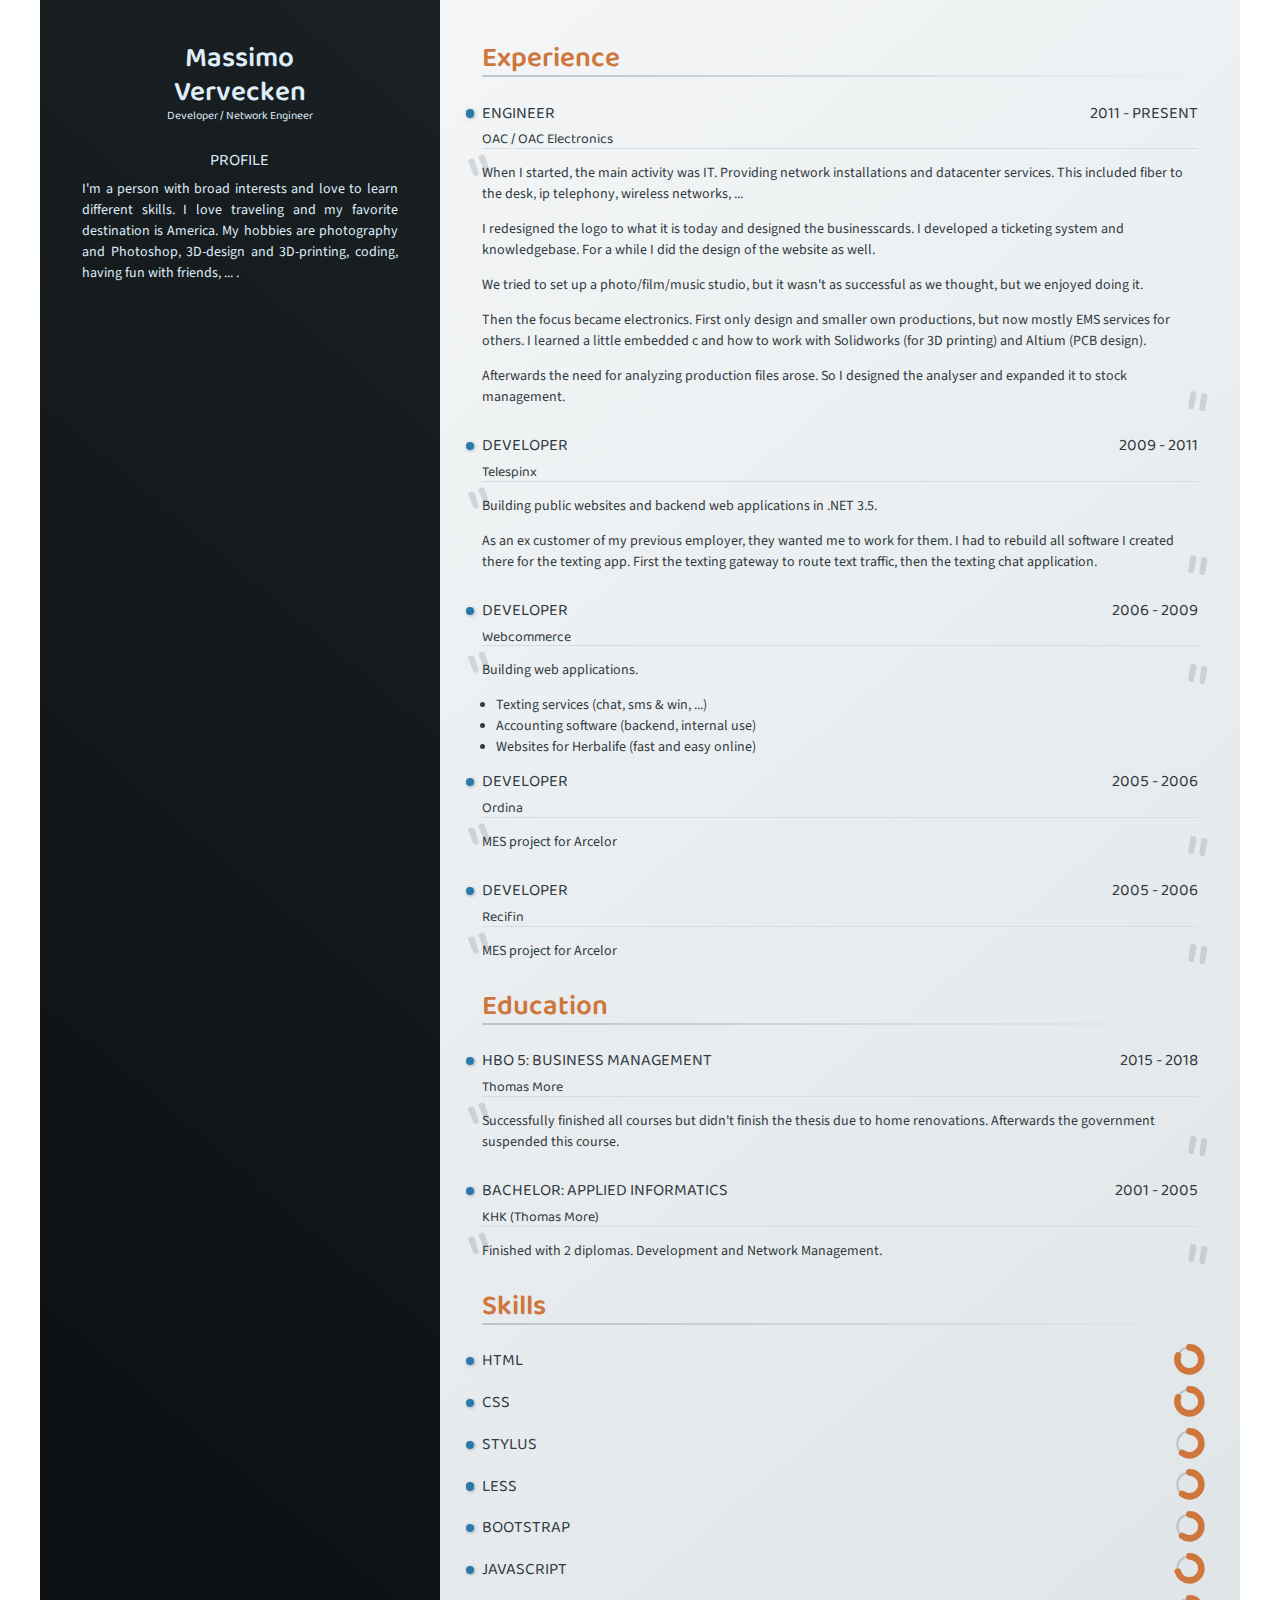
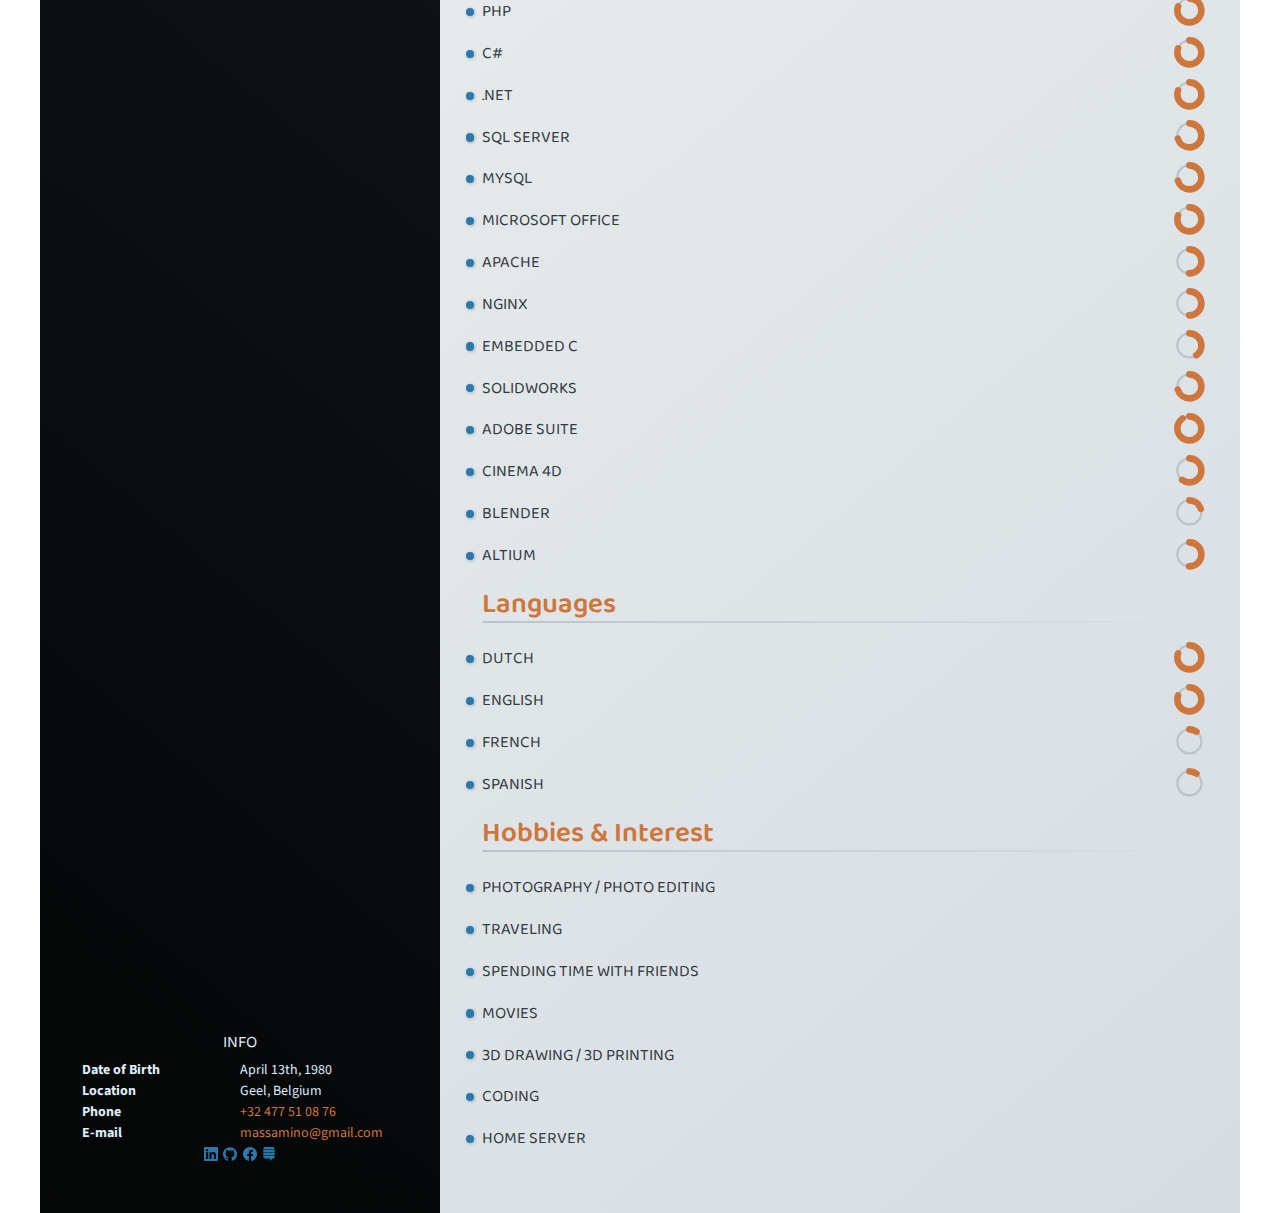
==== commit 4b500ecc: "add github link" ====
--- a/cv/index.html
+++ b/cv/index.html
@@ -1,6 +1,4 @@
-<?php
-//include "testpage.php";
-?><!DOCTYPE html>
+<!DOCTYPE html>
 <html lang="en">
 	<head>
 		<meta charset="utf-8">
@@ -38,6 +36,7 @@
 						<b>E-mail</b><a href="mailto:massamino@gmail.com">massamino@gmail.com</a>
 						<div class="cv-sm-links" style="grid-column: 1 / -1">
 							<a class="cv-icon linkedin" aria-label="LinkedIn link" target="_blank" href="https://be.linkedin.com/in/massamino"><svg role="img" viewBox="0 0 24 24" xmlns="http://www.w3.org/2000/svg"><title>LinkedIn</title><path d="M20.447 20.452h-3.554v-5.569c0-1.328-.027-3.037-1.852-3.037-1.853 0-2.136 1.445-2.136 2.939v5.667H9.351V9h3.414v1.561h.046c.477-.9 1.637-1.85 3.37-1.85 3.601 0 4.267 2.37 4.267 5.455v6.286zM5.337 7.433c-1.144 0-2.063-.926-2.063-2.065 0-1.138.92-2.063 2.063-2.063 1.14 0 2.064.925 2.064 2.063 0 1.139-.925 2.065-2.064 2.065zm1.782 13.019H3.555V9h3.564v11.452zM22.225 0H1.771C.792 0 0 .774 0 1.729v20.542C0 23.227.792 24 1.771 24h20.451C23.2 24 24 23.227 24 22.271V1.729C24 .774 23.2 0 22.222 0h.003z"/></svg></a>
+							<a class="cv-icon github" aria-label="Gihub link" target="_blank" href="https://github.com/massamino"><svg role="img" viewBox="0 0 24 24" xmlns="http://www.w3.org/2000/svg"><title>GitHub</title><path d="M12 .297c-6.63 0-12 5.373-12 12 0 5.303 3.438 9.8 8.205 11.385.6.113.82-.258.82-.577 0-.285-.01-1.04-.015-2.04-3.338.724-4.042-1.61-4.042-1.61C4.422 18.07 3.633 17.7 3.633 17.7c-1.087-.744.084-.729.084-.729 1.205.084 1.838 1.236 1.838 1.236 1.07 1.835 2.809 1.305 3.495.998.108-.776.417-1.305.76-1.605-2.665-.3-5.466-1.332-5.466-5.93 0-1.31.465-2.38 1.235-3.22-.135-.303-.54-1.523.105-3.176 0 0 1.005-.322 3.3 1.23.96-.267 1.98-.399 3-.405 1.02.006 2.04.138 3 .405 2.28-1.552 3.285-1.23 3.285-1.23.645 1.653.24 2.873.12 3.176.765.84 1.23 1.91 1.23 3.22 0 4.61-2.805 5.625-5.475 5.92.42.36.81 1.096.81 2.22 0 1.606-.015 2.896-.015 3.286 0 .315.21.69.825.57C20.565 22.092 24 17.592 24 12.297c0-6.627-5.373-12-12-12"/></svg></a>
 							<a class="cv-icon facebook" aria-label="Facebook link" target="_blank" href="https://www.facebook.com/massimo.vervecken"><svg role="img" viewBox="0 0 24 24" xmlns="http://www.w3.org/2000/svg"><title>Facebook</title><path d="M24 12.073c0-6.627-5.373-12-12-12s-12 5.373-12 12c0 5.99 4.388 10.954 10.125 11.854v-8.385H7.078v-3.47h3.047V9.43c0-3.007 1.792-4.669 4.533-4.669 1.312 0 2.686.235 2.686.235v2.953H15.83c-1.491 0-1.956.925-1.956 1.874v2.25h3.328l-.532 3.47h-2.796v8.385C19.612 23.027 24 18.062 24 12.073z"/></svg></a>
 							<a class="cv-icon stackexchange" aria-label="StackExchange link" target="_blank" href="https://stackexchange.com/users/15667903/massamino"><svg role="img" viewBox="0 0 24 24" xmlns="http://www.w3.org/2000/svg"><title>Stack Exchange</title><path d="M21.728 15.577v1.036c0 1.754-1.395 3.177-3.1 3.177h-.904L13.645 24v-4.21H5.371c-1.704 0-3.099-1.423-3.099-3.181v-1.032h19.456zM2.275 10.463h19.323v3.979H2.275v-3.979zm0-5.141h19.323v3.979H2.275V5.322zM18.575 0c1.681 0 3.023 1.42 3.023 3.178v1.034H2.275V3.178C2.275 1.422 3.67 0 5.375 0h13.2z"/></svg></a>
 						</div>
@@ -220,4 +219,4 @@
 			</div>
 		</div>
 	</body>
-</html>+</html>
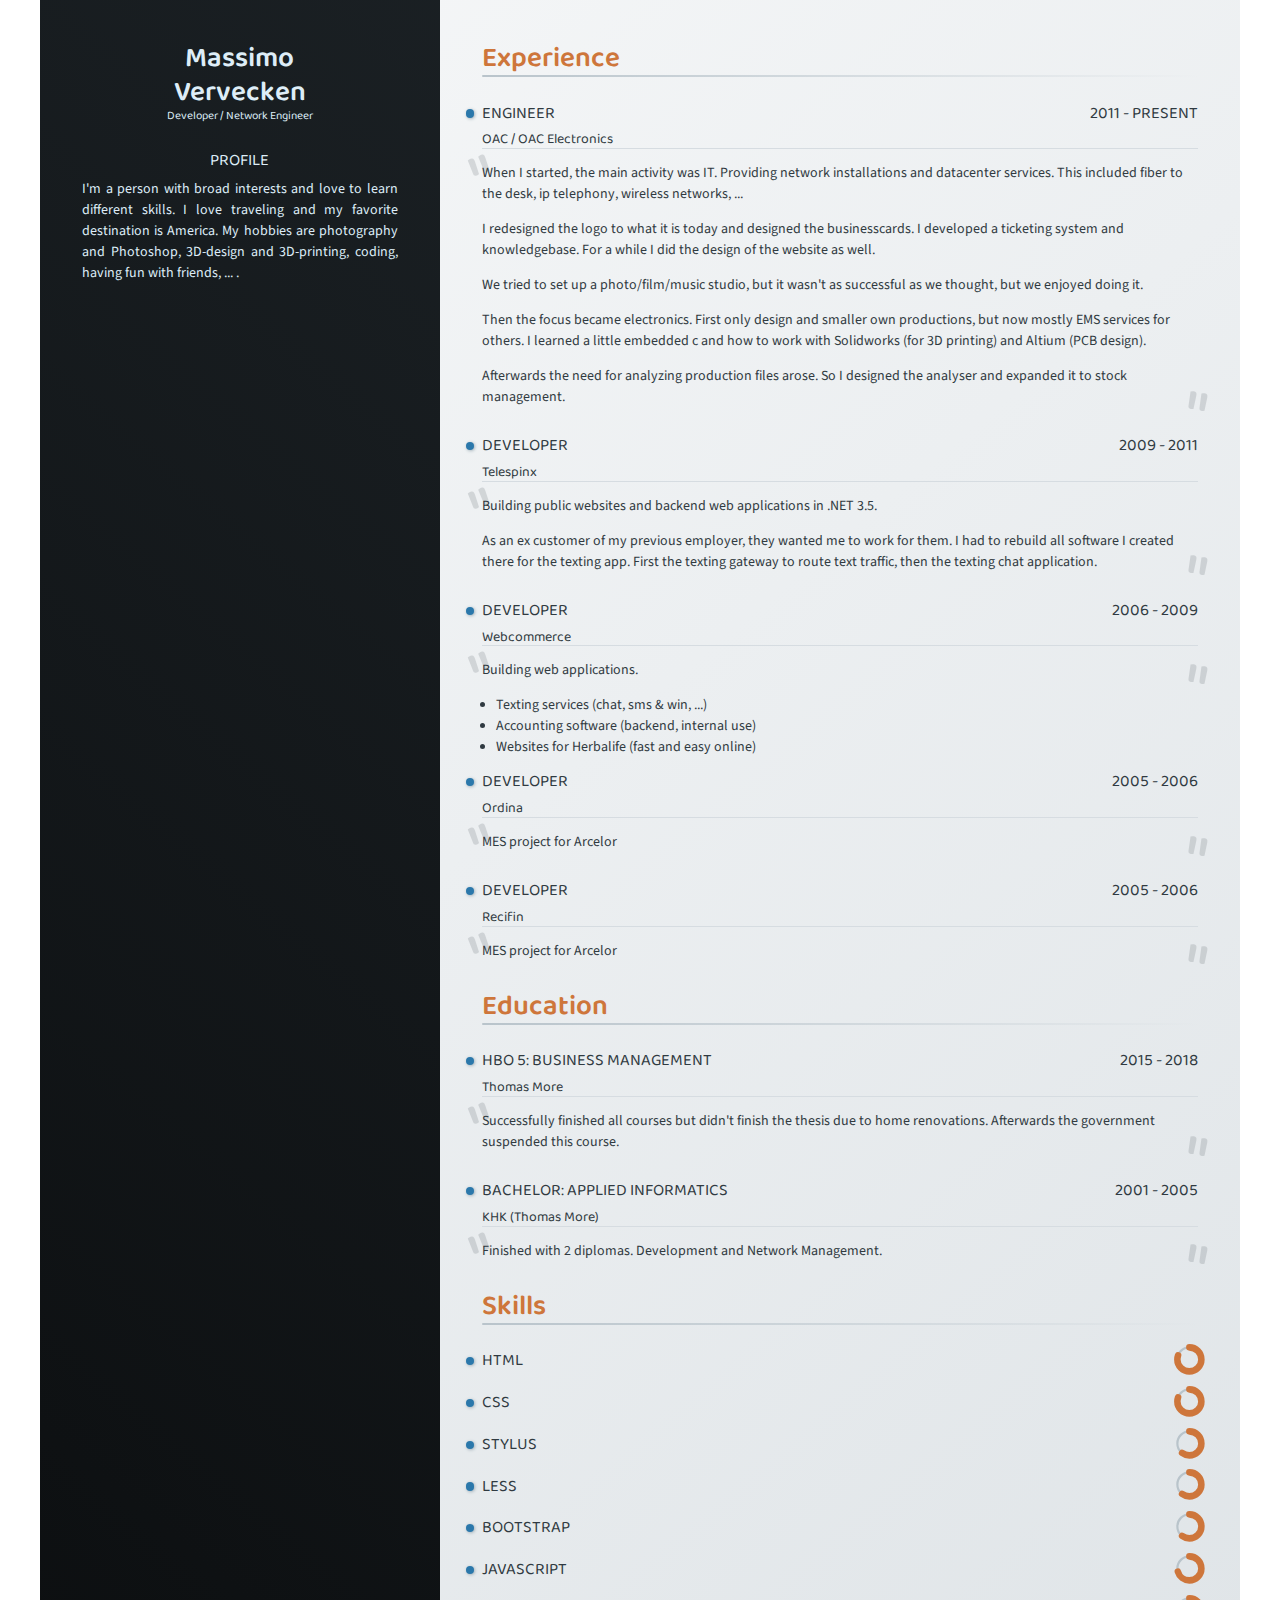
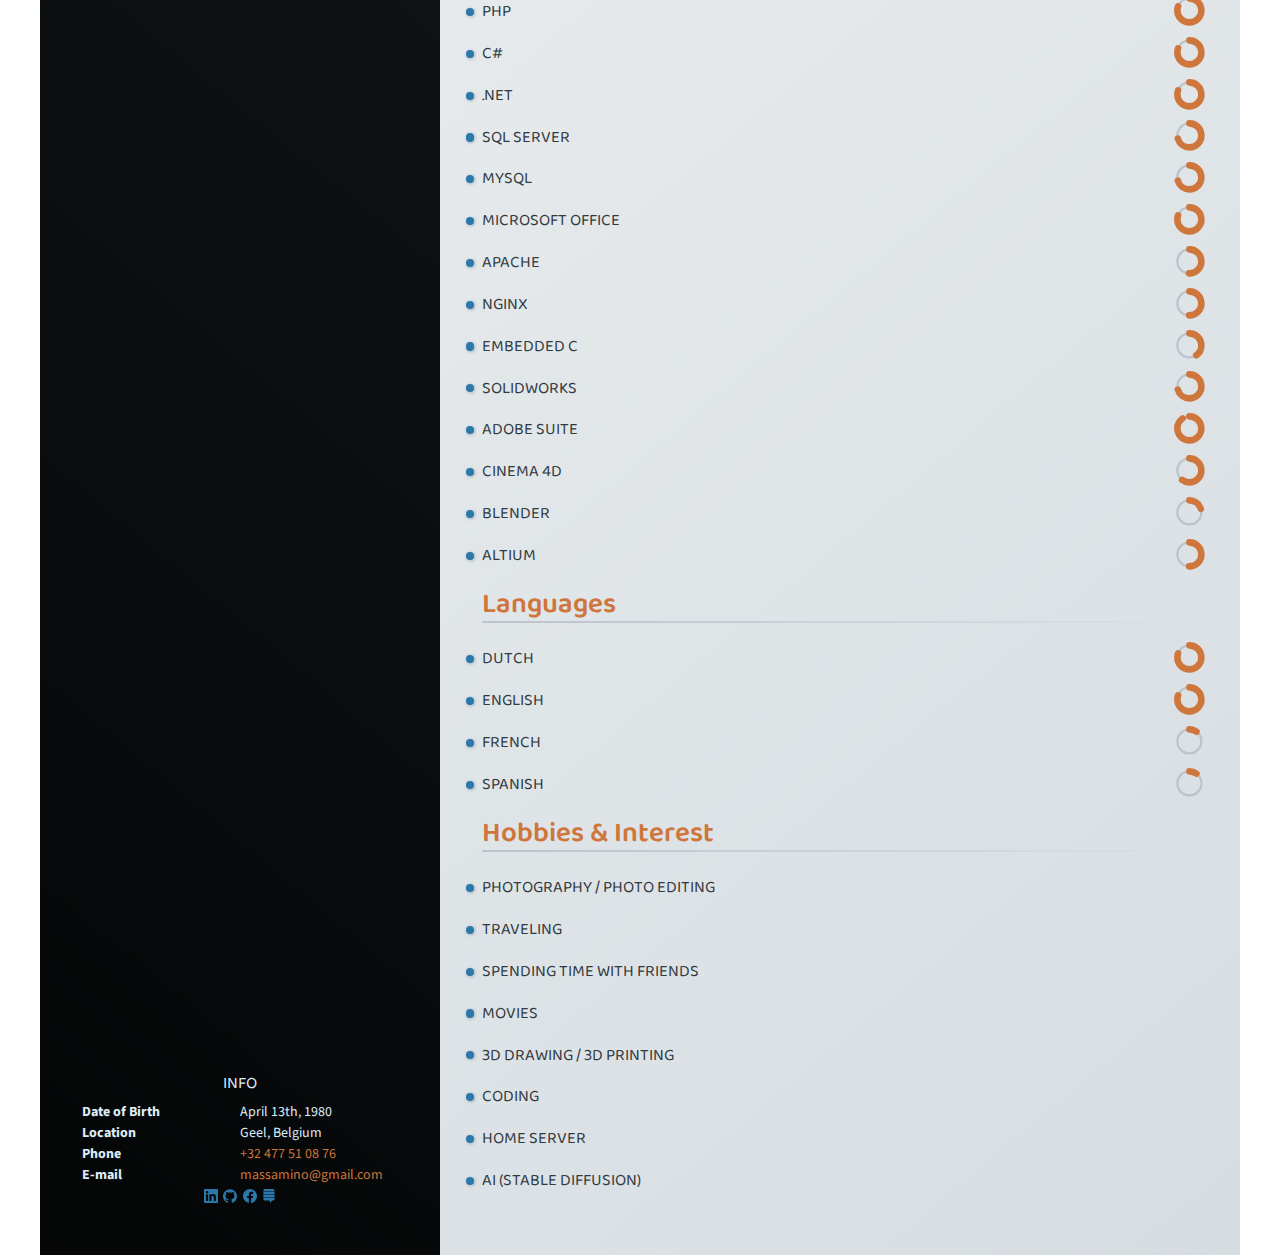
==== commit 8240a73d: "Update index.html" ====
--- a/cv/index.html
+++ b/cv/index.html
@@ -215,6 +215,9 @@
 					<div class="cv-experience">
 						<h3 class="title"><span>Home Server</span></h3>
 					</div>
+					<div class="cv-experience">
+						<h3 class="title"><span>AI (Stable Diffusion)</span></h3>
+					</div>
 				</div>
 			</div>
 		</div>
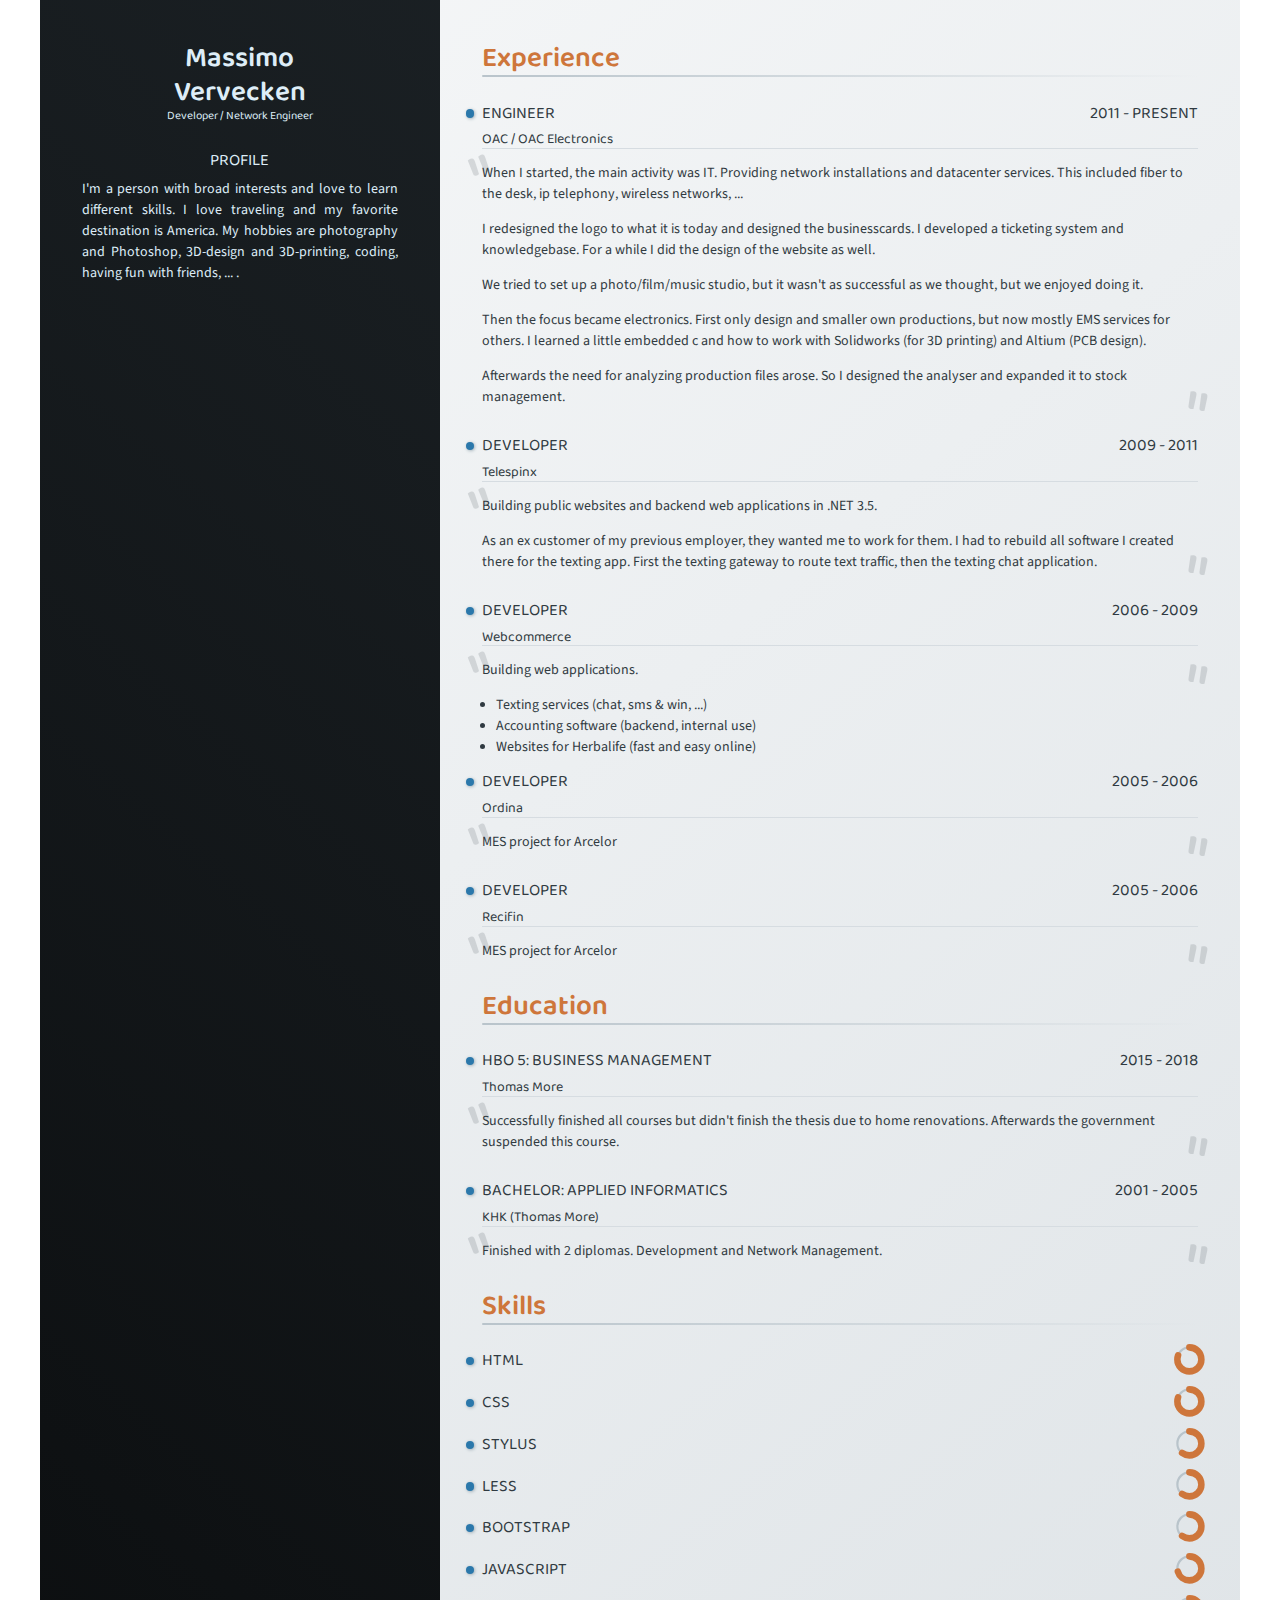
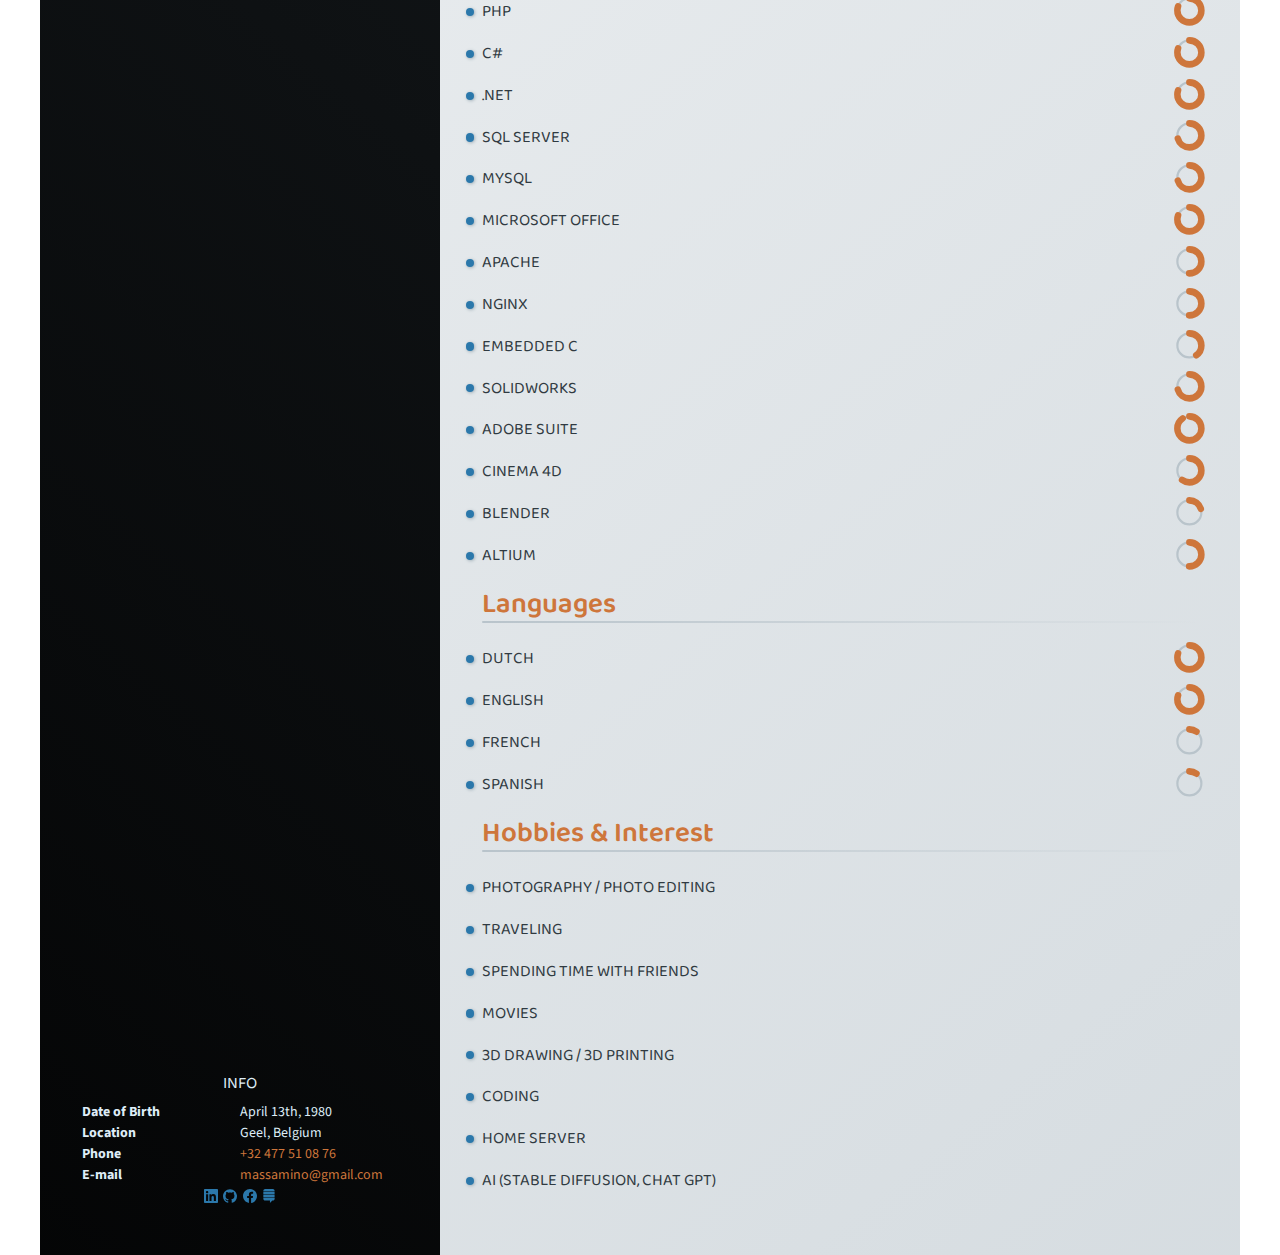
==== commit 23c12292: "Update index.html" ====
--- a/cv/index.html
+++ b/cv/index.html
@@ -216,7 +216,7 @@
 						<h3 class="title"><span>Home Server</span></h3>
 					</div>
 					<div class="cv-experience">
-						<h3 class="title"><span>AI (Stable Diffusion)</span></h3>
+						<h3 class="title"><span>AI (Stable Diffusion, Chat GPT)</span></h3>
 					</div>
 				</div>
 			</div>
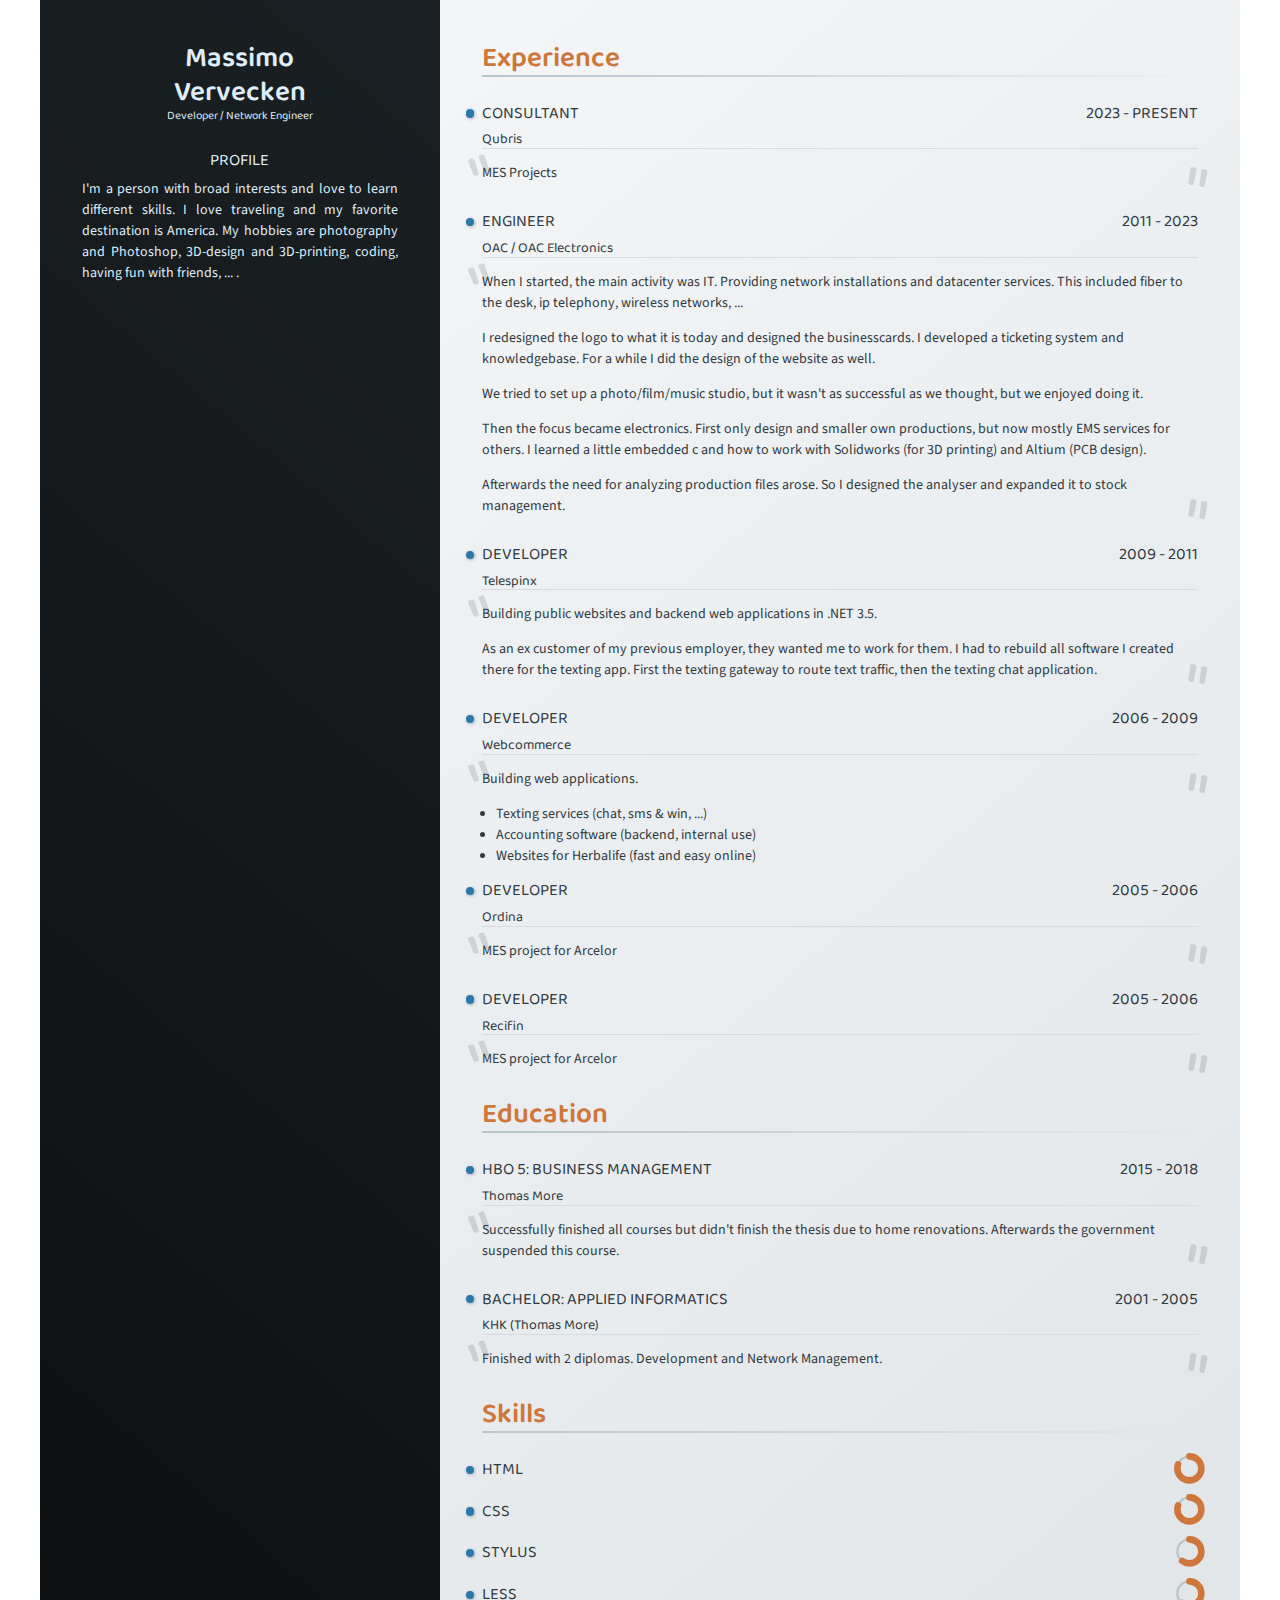
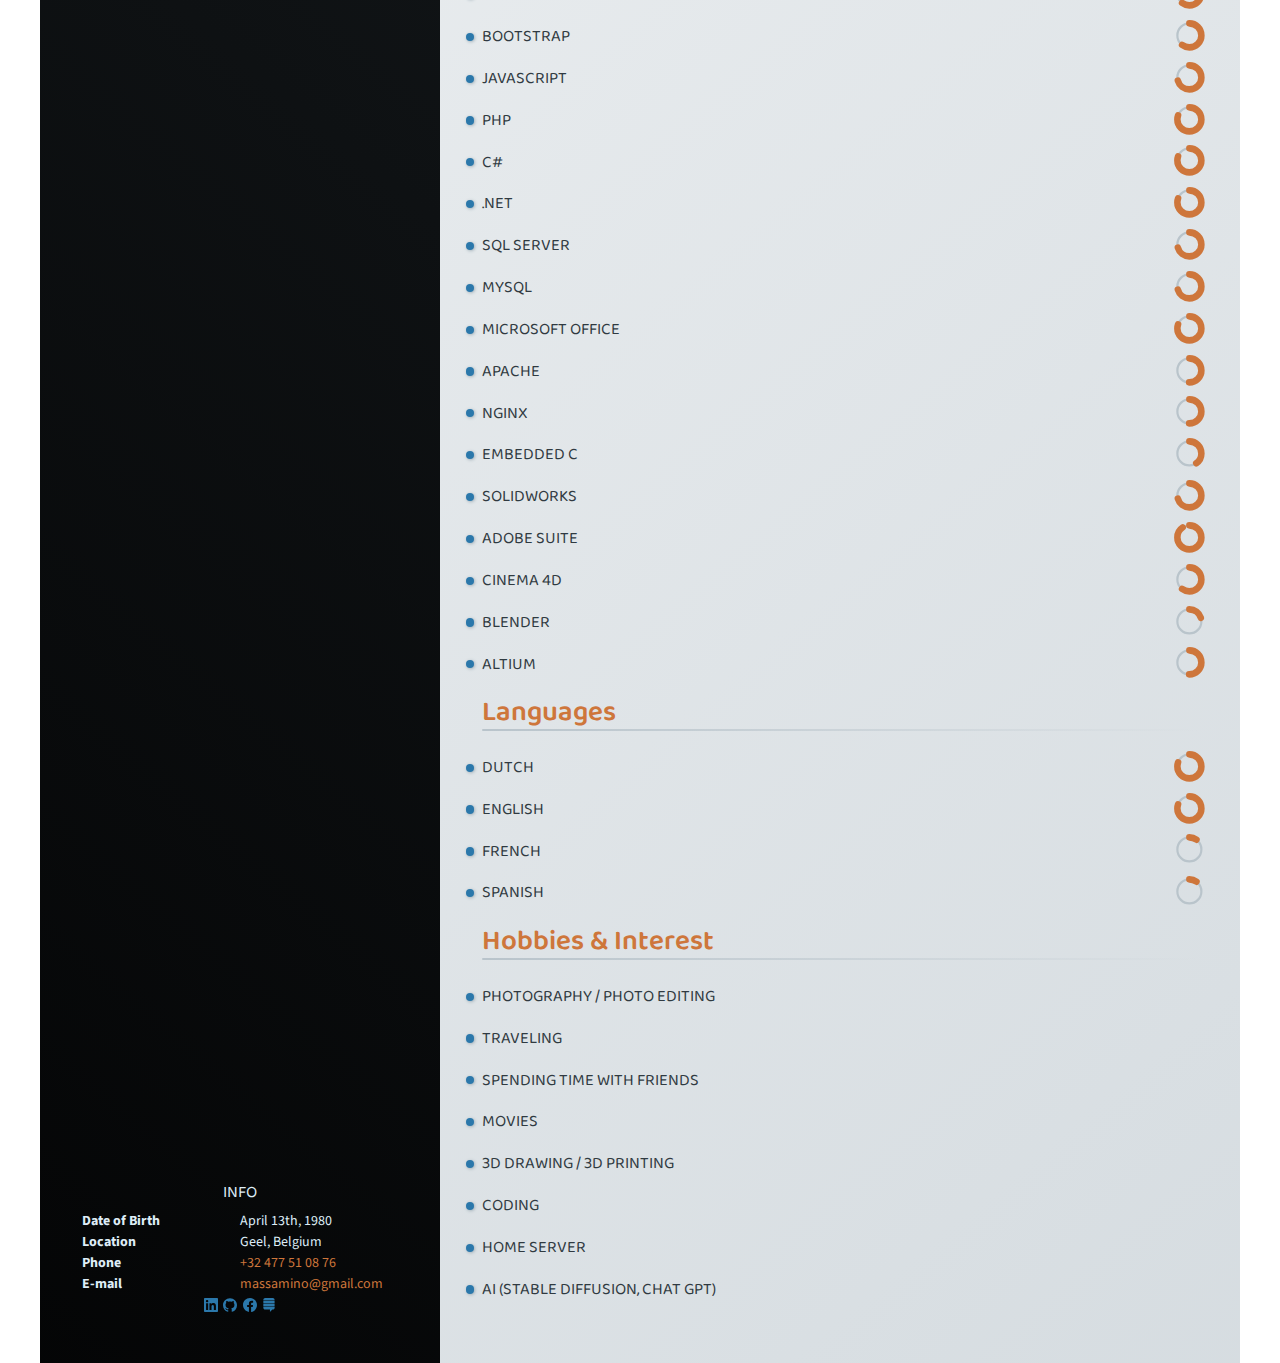
==== commit 13229922: "Update index.html" ====
--- a/cv/index.html
+++ b/cv/index.html
@@ -44,9 +44,16 @@
 				</aside>
 			</div>
 			<div class="col-md-8 cv-details">
-				<h1>Experience</h1>	
-				<div class="cv-experience">
-					<h3 class="title"><span>Engineer</span><span>2011 - Present</span></h3>
+				<h1>Experience</h1>
+				<div class="cv-experience">
+					<h3 class="title"><span>Consultant</span><span>2023 - Present</span></h3>
+					<h4>Qubris</h4>
+					<p>
+						MES Projects
+					</p>
+				</div>
+				<div class="cv-experience">
+					<h3 class="title"><span>Engineer</span><span>2011 - 2023</span></h3>
 					<h4>OAC / OAC Electronics</h4>
 					<p>
 						When I started, the main activity was IT. Providing network installations and datacenter services. This included fiber to the desk, ip telephony, wireless networks, ...
